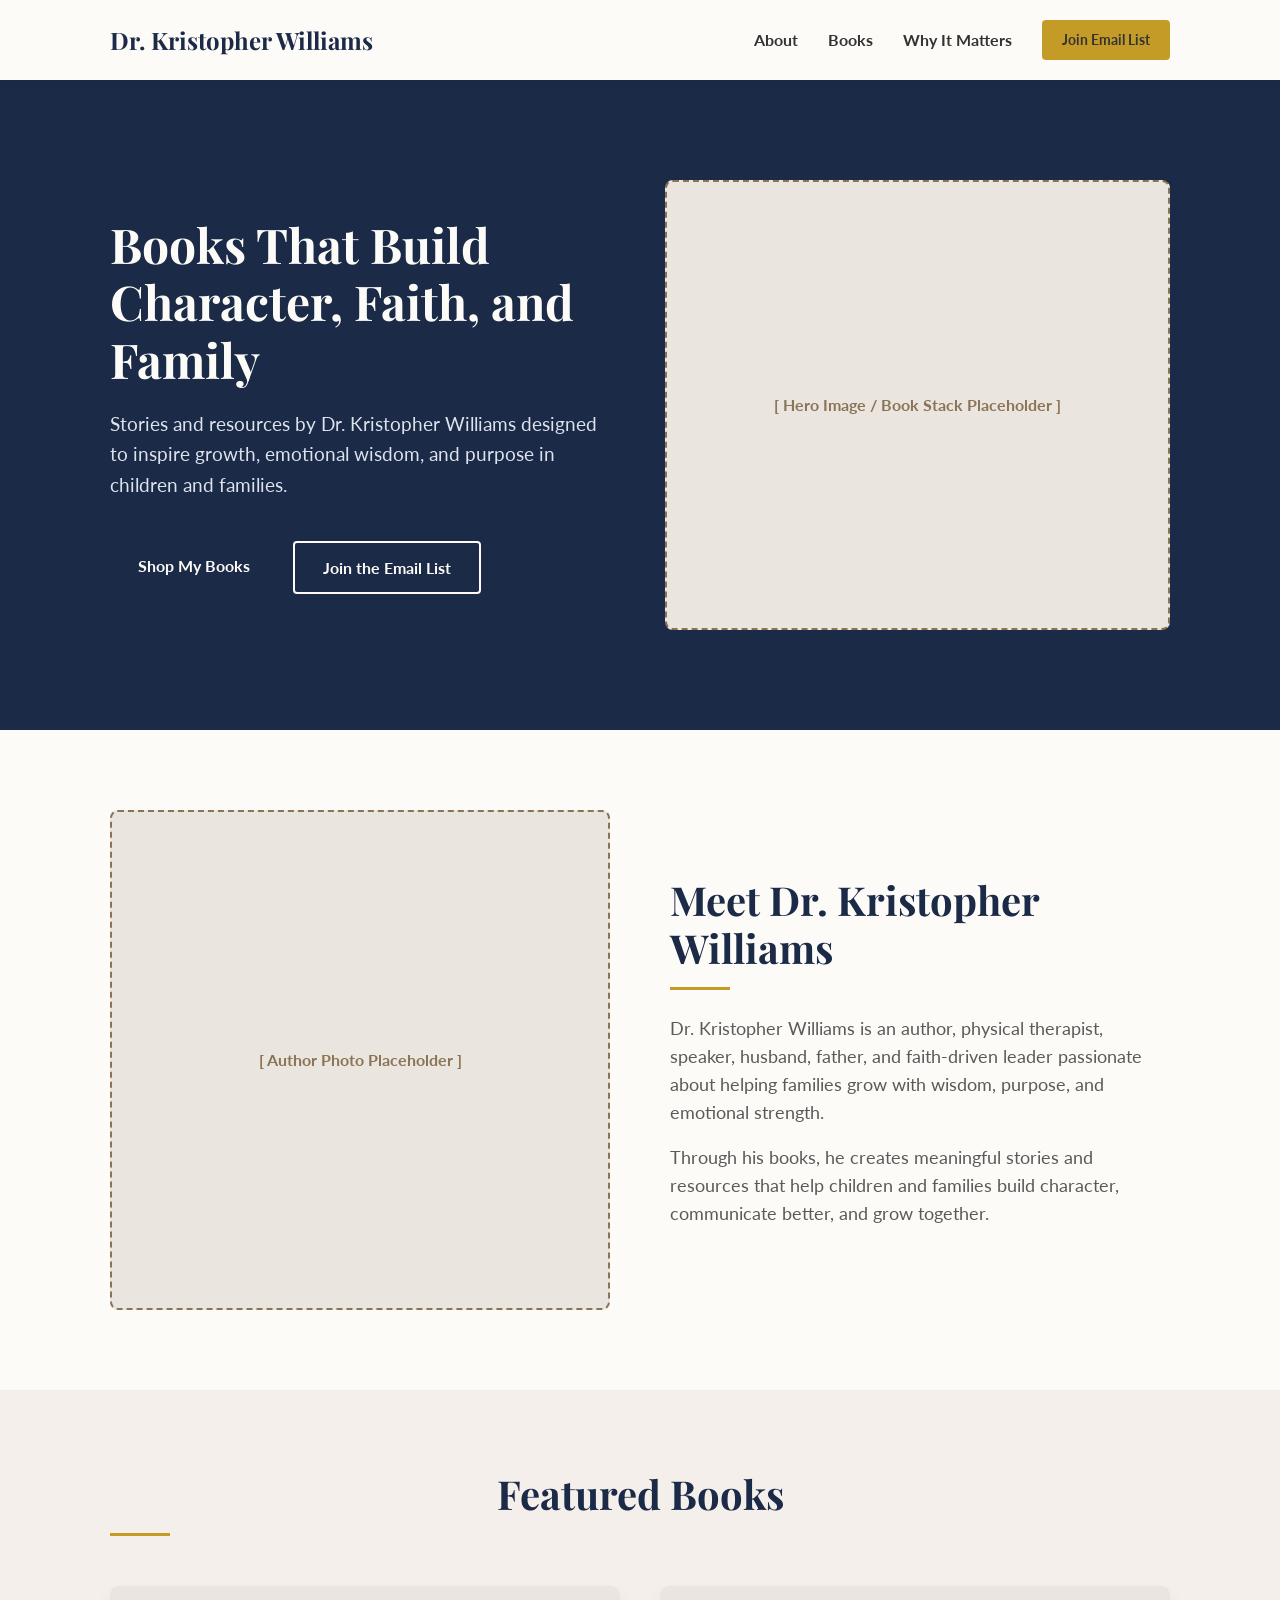
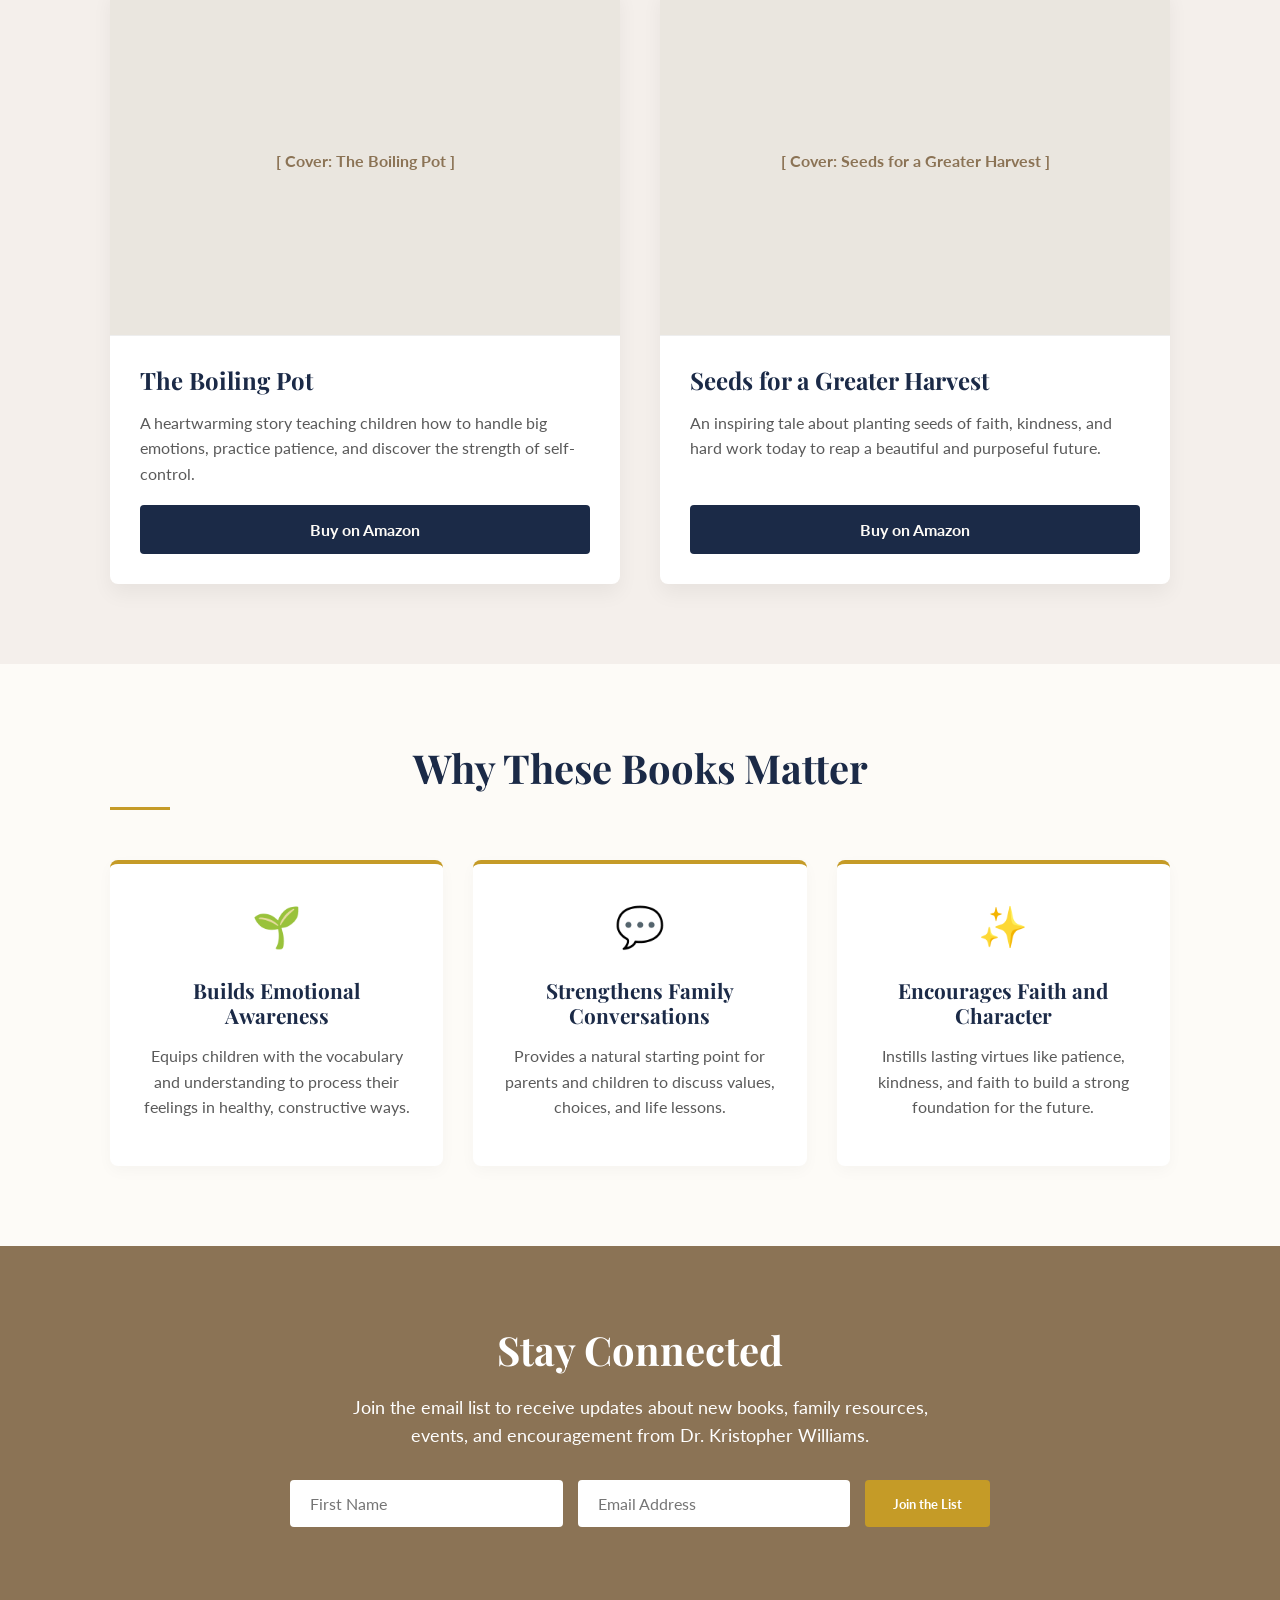
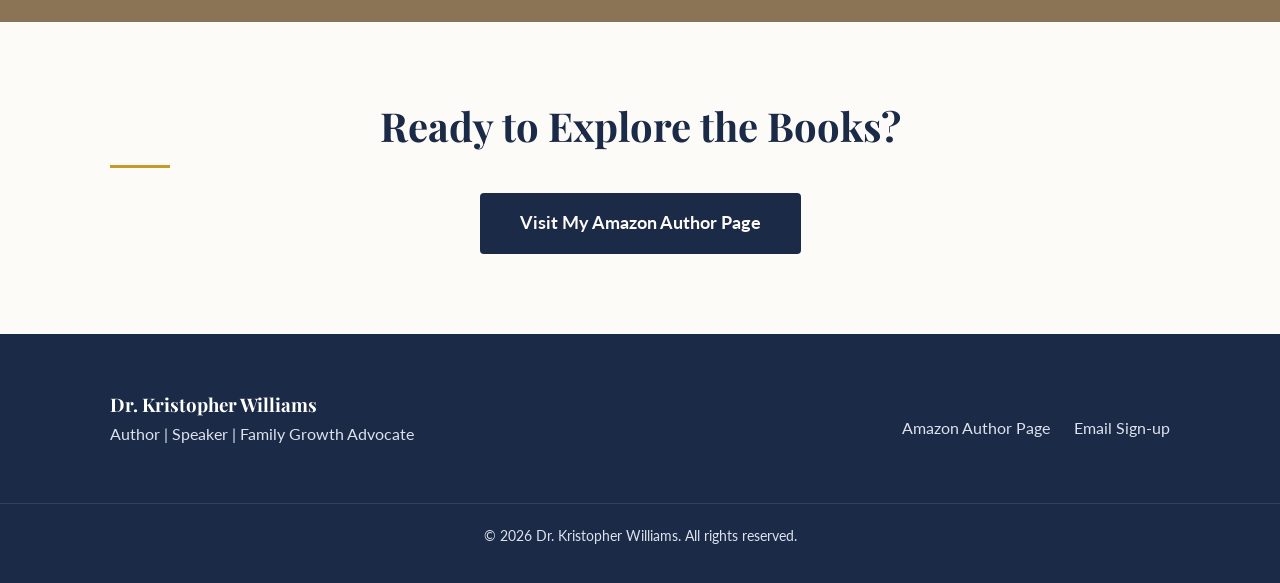
==== index.html @ 442997fc "Add files via upload" ====
<!DOCTYPE html>
<html lang="en">
<head>
    <meta charset="UTF-8">
    <meta name="viewport" content="width=device-width, initial-scale=1.0">
    <title>Dr. Kristopher Williams | Books That Build Character, Faith, and Family</title>
    
    <link rel="preconnect" href="https://fonts.googleapis.com">
    <link rel="preconnect" href="https://fonts.gstatic.com" crossorigin>
    <link href="https://fonts.googleapis.com/css2?family=Lato:wght@400;700&family=Playfair+Display:wght@500;700&display=swap" rel="stylesheet">
    
    <link rel="stylesheet" href="styles.css">
</head>
<body>

    <header class="header">
        <div class="container nav-container">
            <div class="logo">Dr. Kristopher Williams</div>
            <nav class="nav-links">
                <a href="#about">About</a>
                <a href="#books">Books</a>
                <a href="#why-it-matters">Why It Matters</a>
                <a href="#contact" class="btn btn-secondary btn-small">Join Email List</a>
            </nav>
            <button class="mobile-menu-btn" aria-label="Toggle Menu">☰</button>
        </div>
    </header>

    <section class="hero" id="home">
        <div class="container hero-container">
            <div class="hero-content">
                <h1>Books That Build Character, Faith, and Family</h1>
                <p>Stories and resources by Dr. Kristopher Williams designed to inspire growth, emotional wisdom, and purpose in children and families.</p>
                <div class="hero-buttons">
                    <a href="https://www.amazon.com/stores/Dr.-Kristopher-Williams/author/B0D34QC8F3?ref=sr_ntt_srch_lnk_1&qid=1781664059&sr=8-1&shoppingPortalEnabled=true" target="_blank" rel="noopener noreferrer" class="btn btn-primary">Shop My Books</a>
                    <a href="#contact" class="btn btn-outline">Join the Email List</a>
                </div>
            </div>
            <div class="hero-image placeholder-box">
                <span>[ Hero Image / Book Stack Placeholder ]</span>
            </div>
        </div>
    </section>

    <section class="about section-padding" id="about">
        <div class="container about-container">
            <div class="about-image placeholder-box">
                <span>[ Author Photo Placeholder ]</span>
            </div>
            <div class="about-content">
                <h2>Meet Dr. Kristopher Williams</h2>
                <div class="divider"></div>
                <p>Dr. Kristopher Williams is an author, physical therapist, speaker, husband, father, and faith-driven leader passionate about helping families grow with wisdom, purpose, and emotional strength.</p>
                <p>Through his books, he creates meaningful stories and resources that help children and families build character, communicate better, and grow together.</p>
            </div>
        </div>
    </section>

    <section class="books section-padding" id="books">
        <div class="container">
            <div class="section-title text-center">
                <h2>Featured Books</h2>
                <div class="divider mx-auto"></div>
            </div>
            
            <div class="books-grid">
                <div class="book-card">
                    <div class="book-cover placeholder-box">
                        <span>[ Cover: The Boiling Pot ]</span>
                    </div>
                    <div class="book-info">
                        <h3>The Boiling Pot</h3>
                        <p>A heartwarming story teaching children how to handle big emotions, practice patience, and discover the strength of self-control.</p>
                        <a href="https://www.amazon.com/stores/Dr.-Kristopher-Williams/author/B0D34QC8F3?ref=sr_ntt_srch_lnk_1&qid=1781664059&sr=8-1&shoppingPortalEnabled=true" target="_blank" rel="noopener noreferrer" class="btn btn-primary btn-block">Buy on Amazon</a>
                    </div>
                </div>

                <div class="book-card">
                    <div class="book-cover placeholder-box">
                        <span>[ Cover: Seeds for a Greater Harvest ]</span>
                    </div>
                    <div class="book-info">
                        <h3>Seeds for a Greater Harvest</h3>
                        <p>An inspiring tale about planting seeds of faith, kindness, and hard work today to reap a beautiful and purposeful future.</p>
                        <a href="https://www.amazon.com/stores/Dr.-Kristopher-Williams/author/B0D34QC8F3?ref=sr_ntt_srch_lnk_1&qid=1781664059&sr=8-1&shoppingPortalEnabled=true" target="_blank" rel="noopener noreferrer" class="btn btn-primary btn-block">Buy on Amazon</a>
                    </div>
                </div>
            </div>
        </div>
    </section>

    <section class="features section-padding" id="why-it-matters">
        <div class="container">
            <div class="section-title text-center">
                <h2>Why These Books Matter</h2>
                <div class="divider mx-auto"></div>
            </div>
            
            <div class="features-grid">
                <div class="feature-block">
                    <div class="feature-icon">🌱</div>
                    <h3>Builds Emotional Awareness</h3>
                    <p>Equips children with the vocabulary and understanding to process their feelings in healthy, constructive ways.</p>
                </div>
                <div class="feature-block">
                    <div class="feature-icon">💬</div>
                    <h3>Strengthens Family Conversations</h3>
                    <p>Provides a natural starting point for parents and children to discuss values, choices, and life lessons.</p>
                </div>
                <div class="feature-block">
                    <div class="feature-icon">✨</div>
                    <h3>Encourages Faith and Character</h3>
                    <p>Instills lasting virtues like patience, kindness, and faith to build a strong foundation for the future.</p>
                </div>
            </div>
        </div>
    </section>

    <section class="newsletter section-padding" id="contact">
        <div class="container newsletter-container">
            <h2>Stay Connected</h2>
            <p>Join the email list to receive updates about new books, family resources, events, and encouragement from Dr. Kristopher Williams.</p>
            
            <form class="newsletter-form" id="subscribe-form">
                <input type="text" name="first_name" placeholder="First Name" required>
                <input type="email" name="email" placeholder="Email Address" required>
                <button type="submit" class="btn btn-secondary">Join the List</button>
            </form>
            <div id="form-message" class="form-message"></div>
        </div>
    </section>

    <section class="cta section-padding">
        <div class="container text-center">
            <h2>Ready to Explore the Books?</h2>
            <div class="divider mx-auto"></div>
            <a href="https://www.amazon.com/stores/Dr.-Kristopher-Williams/author/B0D34QC8F3?ref=sr_ntt_srch_lnk_1&qid=1781664059&sr=8-1&shoppingPortalEnabled=true" target="_blank" rel="noopener noreferrer" class="btn btn-primary btn-large">Visit My Amazon Author Page</a>
        </div>
    </section>

    <footer class="footer">
        <div class="container footer-container">
            <div class="footer-info">
                <h3>Dr. Kristopher Williams</h3>
                <p>Author | Speaker | Family Growth Advocate</p>
            </div>
            <div class="footer-links">
                <a href="https://www.amazon.com/stores/Dr.-Kristopher-Williams/author/B0D34QC8F3?ref=sr_ntt_srch_lnk_1&qid=1781664059&sr=8-1&shoppingPortalEnabled=true" target="_blank" rel="noopener noreferrer">Amazon Author Page</a>
                <a href="#contact">Email Sign-up</a>
            </div>
        </div>
        <div class="footer-bottom">
            <p>&copy; <span id="current-year"></span> Dr. Kristopher Williams. All rights reserved.</p>
        </div>
    </footer>

    <script src="script.js"></script>
</body>
</html>
---- styles.css ----
/* =========================================
   VARIABLES & BASE STYLES
   ========================================= */
   :root {
    /* Color Palette */
    --color-cream: #FDFBF7;
    --color-navy: #1B2A47;
    --color-navy-light: #2A3F66;
    --color-gold: #C59B27;
    --color-gold-hover: #A6811E;
    --color-brown-soft: #8B7355;
    --color-text-main: #333333;
    --color-text-muted: #5A5A5A;
    
    /* Typography */
    --font-heading: 'Playfair Display', serif;
    --font-body: 'Lato', sans-serif;
    
    /* Transitions */
    --transition: all 0.3s ease;
}

* {
    margin: 0;
    padding: 0;
    box-sizing: border-box;
}

html {
    scroll-behavior: smooth;
}

body {
    font-family: var(--font-body);
    color: var(--color-text-main);
    background-color: var(--color-cream);
    line-height: 1.6;
}

h1, h2, h3, h4 {
    font-family: var(--font-heading);
    color: var(--color-navy);
    font-weight: 700;
    line-height: 1.2;
}

p {
    margin-bottom: 1rem;
}

.container {
    max-width: 1100px;
    margin: 0 auto;
    padding: 0 20px;
}

.text-center { text-align: center; }
.mx-auto { margin-left: auto; margin-right: auto; }
.section-padding { padding: 80px 0; }

.divider {
    height: 3px;
    width: 60px;
    background-color: var(--color-gold);
    margin: 15px 0 25px 0;
}

/* =========================================
   BUTTONS
   ========================================= */
.btn {
    display: inline-block;
    padding: 12px 28px;
    font-family: var(--font-body);
    font-weight: 700;
    text-decoration: none;
    border-radius: 4px;
    transition: var(--transition);
    cursor: pointer;
    border: none;
    text-align: center;
}

.btn-primary {
    background-color: var(--color-navy);
    color: var(--color-cream);
}

.btn-primary:hover {
    background-color: var(--color-navy-light);
    transform: translateY(-2px);
    color: white;
}

.btn-secondary {
    background-color: var(--color-gold);
    color: white;
}

.btn-secondary:hover {
    background-color: var(--color-gold-hover);
    transform: translateY(-2px);
}

.btn-outline {
    background-color: transparent;
    color: var(--color-navy);
    border: 2px solid var(--color-navy);
}

.btn-outline:hover {
    background-color: var(--color-navy);
    color: var(--color-cream);
}

.btn-large {
    padding: 16px 40px;
    font-size: 1.1rem;
}

.btn-small {
    padding: 8px 20px;
    font-size: 0.9rem;
}

.btn-block {
    display: block;
    width: 100%;
}

/* =========================================
   PLACEHOLDERS
   ========================================= */
.placeholder-box {
    background-color: #EAE6DF;
    border: 2px dashed var(--color-brown-soft);
    display: flex;
    align-items: center;
    justify-content: center;
    color: var(--color-brown-soft);
    font-weight: bold;
    text-align: center;
    border-radius: 8px;
}

/* =========================================
   HEADER & NAV
   ========================================= */
.header {
    background-color: var(--color-cream);
    box-shadow: 0 2px 10px rgba(0,0,0,0.05);
    position: sticky;
    top: 0;
    z-index: 1000;
}

.nav-container {
    display: flex;
    justify-content: space-between;
    align-items: center;
    height: 80px;
}

.logo {
    font-family: var(--font-heading);
    font-size: 1.5rem;
    color: var(--color-navy);
    font-weight: 700;
}

.nav-links {
    display: flex;
    align-items: center;
    gap: 30px;
}

.nav-links a {
    text-decoration: none;
    color: var(--color-text-main);
    font-weight: 700;
    transition: var(--transition);
}

.nav-links a:hover {
    color: var(--color-gold);
}

.mobile-menu-btn {
    display: none;
    background: none;
    border: none;
    font-size: 1.8rem;
    color: var(--color-navy);
    cursor: pointer;
}

/* =========================================
   HERO SECTION
   ========================================= */
.hero {
    background-color: var(--color-navy);
    color: var(--color-cream);
    padding: 100px 0;
}

.hero h1 {
    color: var(--color-cream);
    font-size: 3rem;
    margin-bottom: 20px;
}

.hero p {
    font-size: 1.2rem;
    color: #DDE2EC;
    margin-bottom: 40px;
}

.hero-container {
    display: grid;
    grid-template-columns: 1fr 1fr;
    gap: 50px;
    align-items: center;
}

.hero-buttons {
    display: flex;
    gap: 15px;
}

.hero .btn-outline {
    color: var(--color-cream);
    border-color: var(--color-cream);
}

.hero .btn-outline:hover {
    background-color: var(--color-cream);
    color: var(--color-navy);
}

.hero-image {
    height: 450px;
    width: 100%;
}

/* =========================================
   ABOUT SECTION
   ========================================= */
.about-container {
    display: grid;
    grid-template-columns: 1fr 1fr;
    gap: 60px;
    align-items: center;
}

.about-image {
    height: 500px;
    width: 100%;
}

.about h2 {
    font-size: 2.5rem;
}

.about p {
    font-size: 1.1rem;
    color: var(--color-text-muted);
}

/* =========================================
   BOOKS SECTION
   ========================================= */
.books {
    background-color: #F4EFEB;
}

.books h2 {
    font-size: 2.5rem;
}

.books-grid {
    display: grid;
    grid-template-columns: repeat(auto-fit, minmax(300px, 1fr));
    gap: 40px;
    margin-top: 50px;
}

.book-card {
    background-color: white;
    border-radius: 8px;
    overflow: hidden;
    box-shadow: 0 10px 20px rgba(0,0,0,0.05);
    transition: var(--transition);
}

.book-card:hover {
    transform: translateY(-10px);
    box-shadow: 0 15px 30px rgba(0,0,0,0.1);
}

.book-cover {
    height: 350px;
    border: none;
    border-radius: 0;
    border-bottom: 1px solid #EEE;
}

.book-info {
    padding: 30px;
}

.book-info h3 {
    font-size: 1.5rem;
    margin-bottom: 15px;
}

.book-info p {
    color: var(--color-text-muted);
    margin-bottom: 25px;
    height: 70px;
}

/* =========================================
   FEATURES SECTION
   ========================================= */
.features h2 {
    font-size: 2.5rem;
}

.features-grid {
    display: grid;
    grid-template-columns: repeat(auto-fit, minmax(280px, 1fr));
    gap: 30px;
    margin-top: 50px;
}

.feature-block {
    text-align: center;
    padding: 30px;
    background: white;
    border-radius: 8px;
    box-shadow: 0 5px 15px rgba(0,0,0,0.03);
    border-top: 4px solid var(--color-gold);
}

.feature-icon {
    font-size: 2.5rem;
    margin-bottom: 20px;
}

.feature-block h3 {
    margin-bottom: 15px;
    font-size: 1.3rem;
}

.feature-block p {
    color: var(--color-text-muted);
}

/* =========================================
   NEWSLETTER SECTION
   ========================================= */
.newsletter {
    background-color: var(--color-brown-soft);
    color: white;
    text-align: center;
}

.newsletter h2 {
    color: white;
    font-size: 2.5rem;
    margin-bottom: 20px;
}

.newsletter p {
    max-width: 600px;
    margin: 0 auto 30px auto;
    font-size: 1.1rem;
}

.newsletter-form {
    display: flex;
    justify-content: center;
    gap: 15px;
    max-width: 700px;
    margin: 0 auto;
}

.newsletter-form input {
    padding: 14px 20px;
    border: none;
    border-radius: 4px;
    font-family: var(--font-body);
    font-size: 1rem;
    flex: 1;
}

.newsletter-form input:focus {
    outline: 2px solid var(--color-gold);
}

.form-message {
    margin-top: 15px;
    font-weight: bold;
}

/* =========================================
   CTA SECTION
   ========================================= */
.cta h2 {
    font-size: 2.5rem;
}

/* =========================================
   FOOTER
   ========================================= */
.footer {
    background-color: var(--color-navy);
    color: #DDE2EC;
    padding: 60px 0 20px 0;
}

.footer-container {
    display: flex;
    justify-content: space-between;
    align-items: center;
    margin-bottom: 40px;
    flex-wrap: wrap;
    gap: 30px;
}

.footer-info h3 {
    color: white;
    margin-bottom: 5px;
}

.footer-links a {
    color: #DDE2EC;
    text-decoration: none;
    margin-left: 20px;
    transition: var(--transition);
}

.footer-links a:hover {
    color: var(--color-gold);
}

.footer-bottom {
    text-align: center;
    border-top: 1px solid rgba(255,255,255,0.1);
    padding-top: 20px;
    font-size: 0.9rem;
}

/* =========================================
   RESPONSIVE DESIGN (MOBILE/TABLET)
   ========================================= */
@media (max-width: 900px) {
    .hero-container, .about-container {
        grid-template-columns: 1fr;
        text-align: center;
    }
    
    .hero h1 { font-size: 2.5rem; }
    
    .hero-buttons {
        justify-content: center;
    }
    
    .divider.mx-auto { margin: 15px auto 25px auto; }
    .about .divider { margin: 15px auto 25px auto; } /* Center divider on mobile */

    .newsletter-form {
        flex-direction: column;
    }
}

@media (max-width: 768px) {
    .nav-links {
        display: none;
        position: absolute;
        top: 80px;
        left: 0;
        width: 100%;
        background-color: var(--color-cream);
        flex-direction: column;
        padding: 20px 0;
        box-shadow: 0 5px 10px rgba(0,0,0,0.1);
    }

    .nav-links.active {
        display: flex;
    }

    .mobile-menu-btn {
        display: block;
    }

    .footer-container {
        flex-direction: column;
        text-align: center;
    }

    .footer-links a {
        margin: 0 10px;
        display: inline-block;
        margin-top: 10px;
    }
}
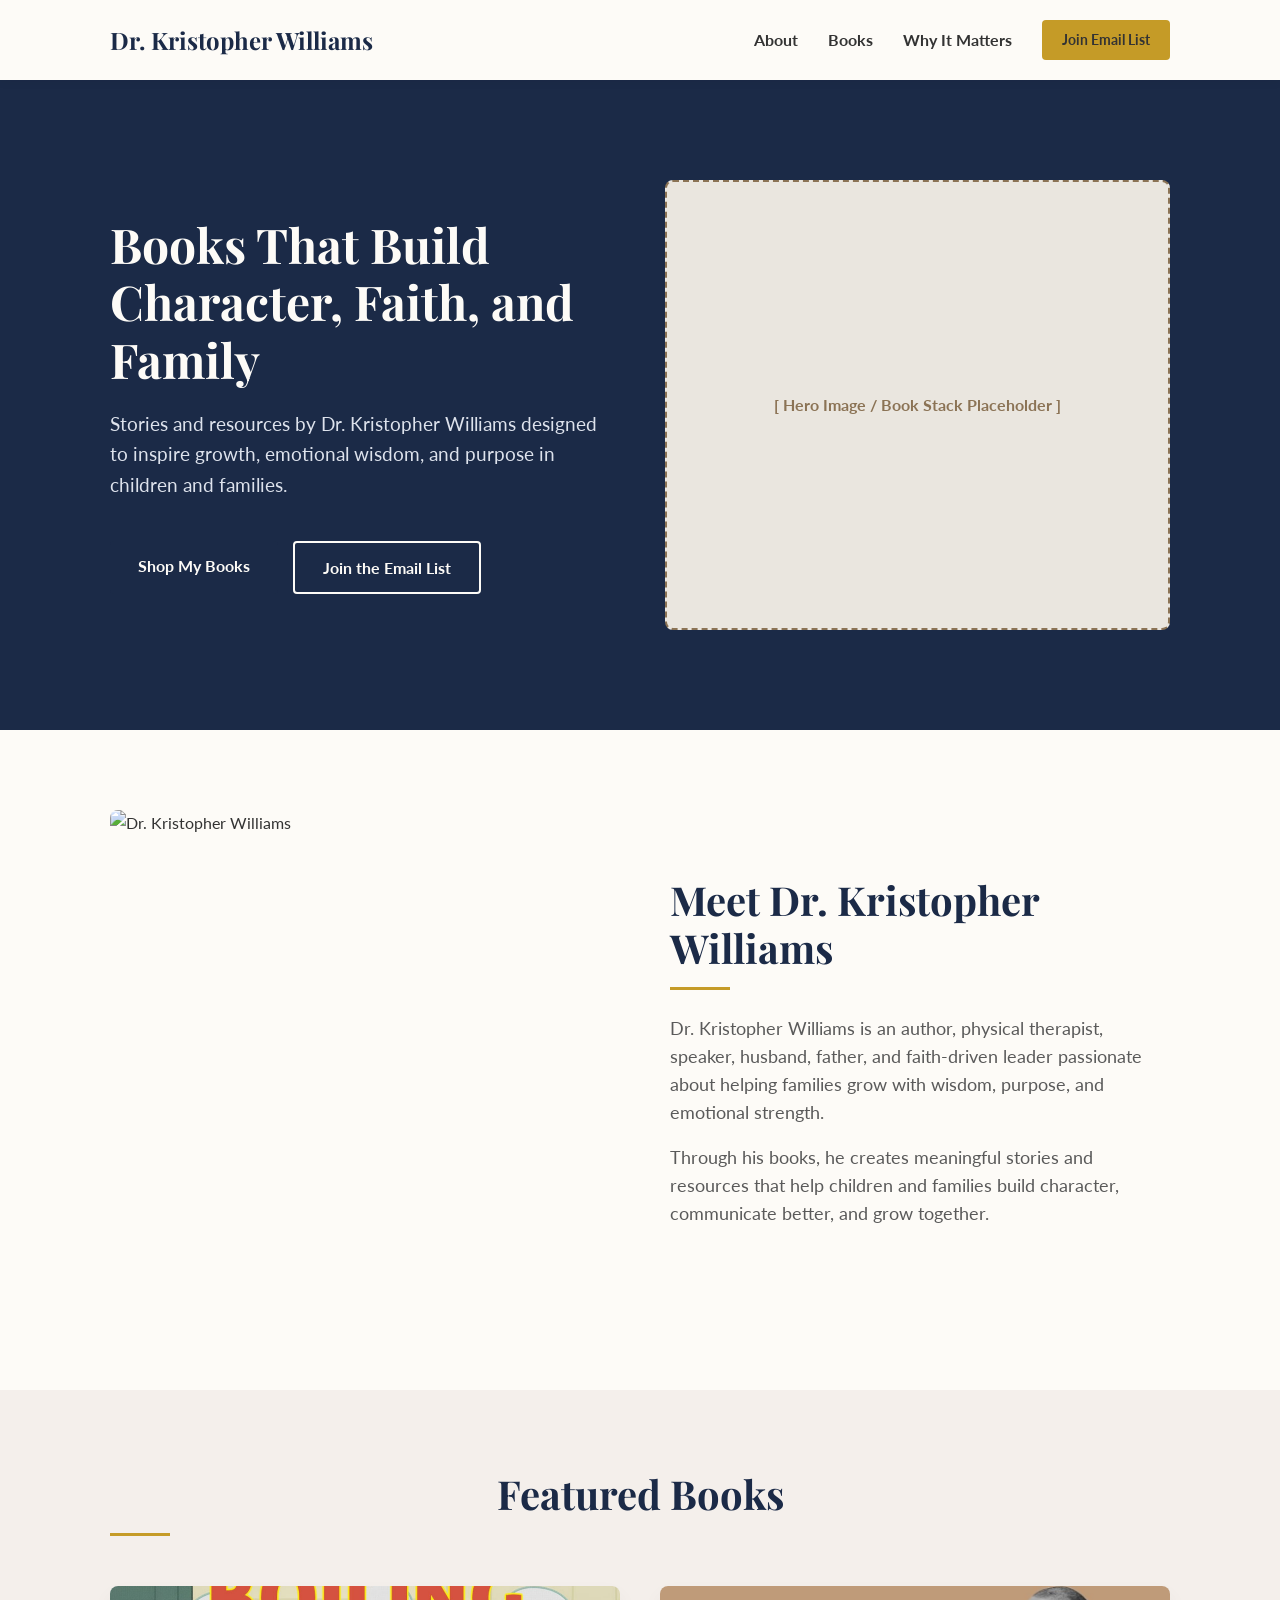
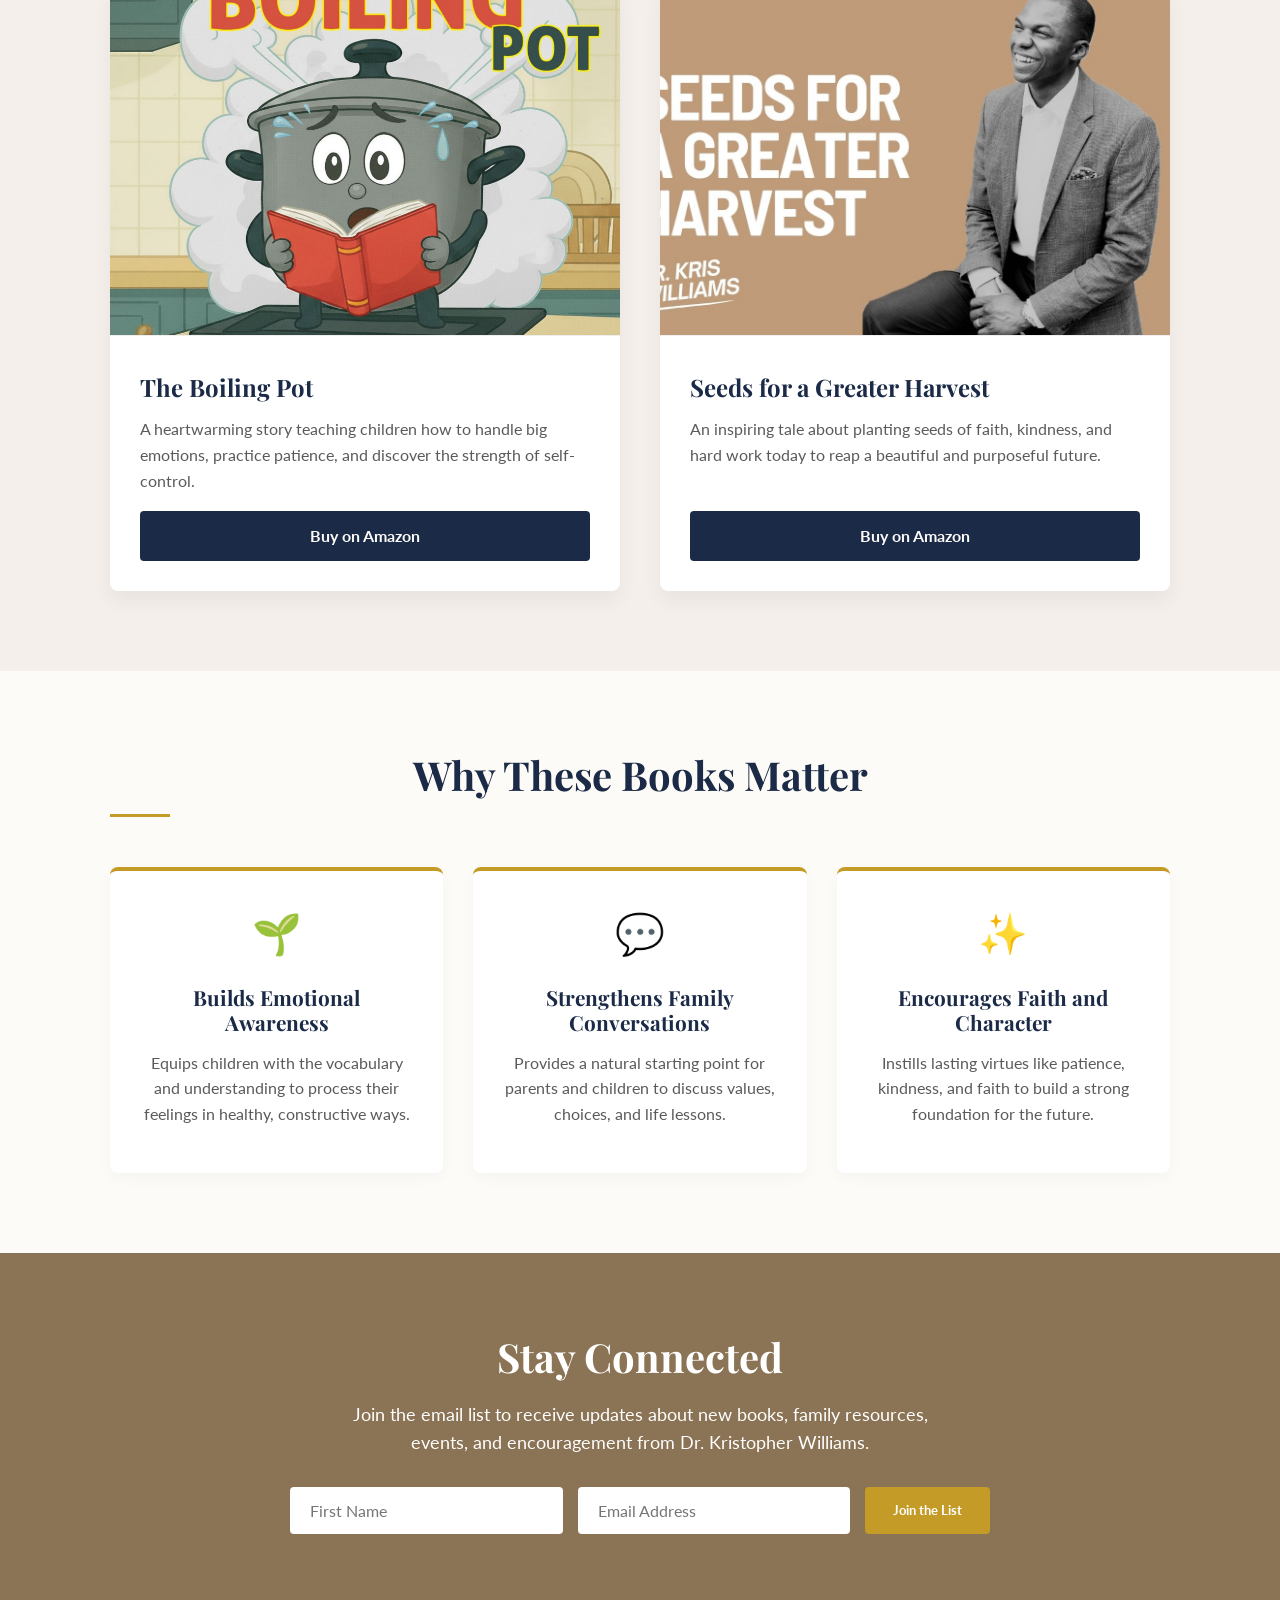
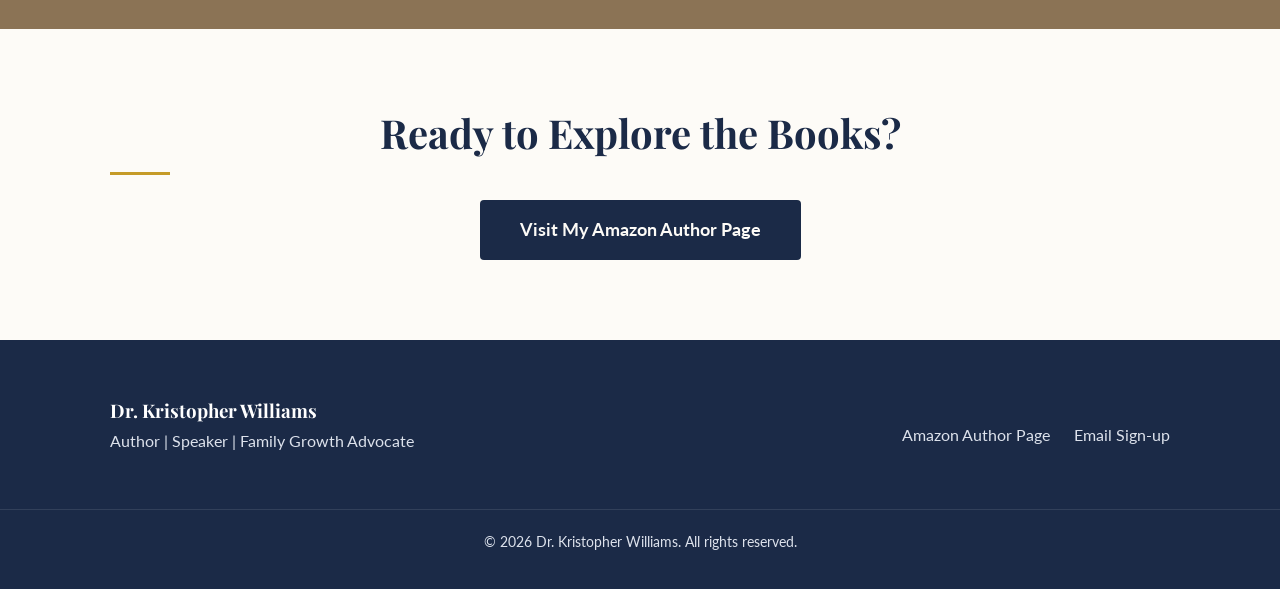
==== commit b1bb2247: "Update index.html added photos of author and two books" ====
--- a/index.html
+++ b/index.html
@@ -44,9 +44,7 @@
 
     <section class="about section-padding" id="about">
         <div class="container about-container">
-            <div class="about-image placeholder-box">
-                <span>[ Author Photo Placeholder ]</span>
-            </div>
+            <img src="author.jpg" alt="Dr. Kristopher Williams" class="about-image" style="object-fit: cover; border-radius: 8px;">
             <div class="about-content">
                 <h2>Meet Dr. Kristopher Williams</h2>
                 <div class="divider"></div>
@@ -65,9 +63,7 @@
             
             <div class="books-grid">
                 <div class="book-card">
-                    <div class="book-cover placeholder-box">
-                        <span>[ Cover: The Boiling Pot ]</span>
-                    </div>
+                    <img src="boiling-pot.jpg" alt="The Boiling Pot Book Cover" class="book-cover" style="object-fit: cover; width: 100%;">
                     <div class="book-info">
                         <h3>The Boiling Pot</h3>
                         <p>A heartwarming story teaching children how to handle big emotions, practice patience, and discover the strength of self-control.</p>
@@ -76,9 +72,7 @@
                 </div>
 
                 <div class="book-card">
-                    <div class="book-cover placeholder-box">
-                        <span>[ Cover: Seeds for a Greater Harvest ]</span>
-                    </div>
+                  <img src="seeds.jpg" alt="Seeds for a Greater Harvest Book Cover" class="book-cover" style="object-fit: cover; width: 100%;">
                     <div class="book-info">
                         <h3>Seeds for a Greater Harvest</h3>
                         <p>An inspiring tale about planting seeds of faith, kindness, and hard work today to reap a beautiful and purposeful future.</p>
@@ -156,4 +150,4 @@
 
     <script src="script.js"></script>
 </body>
-</html>+</html>
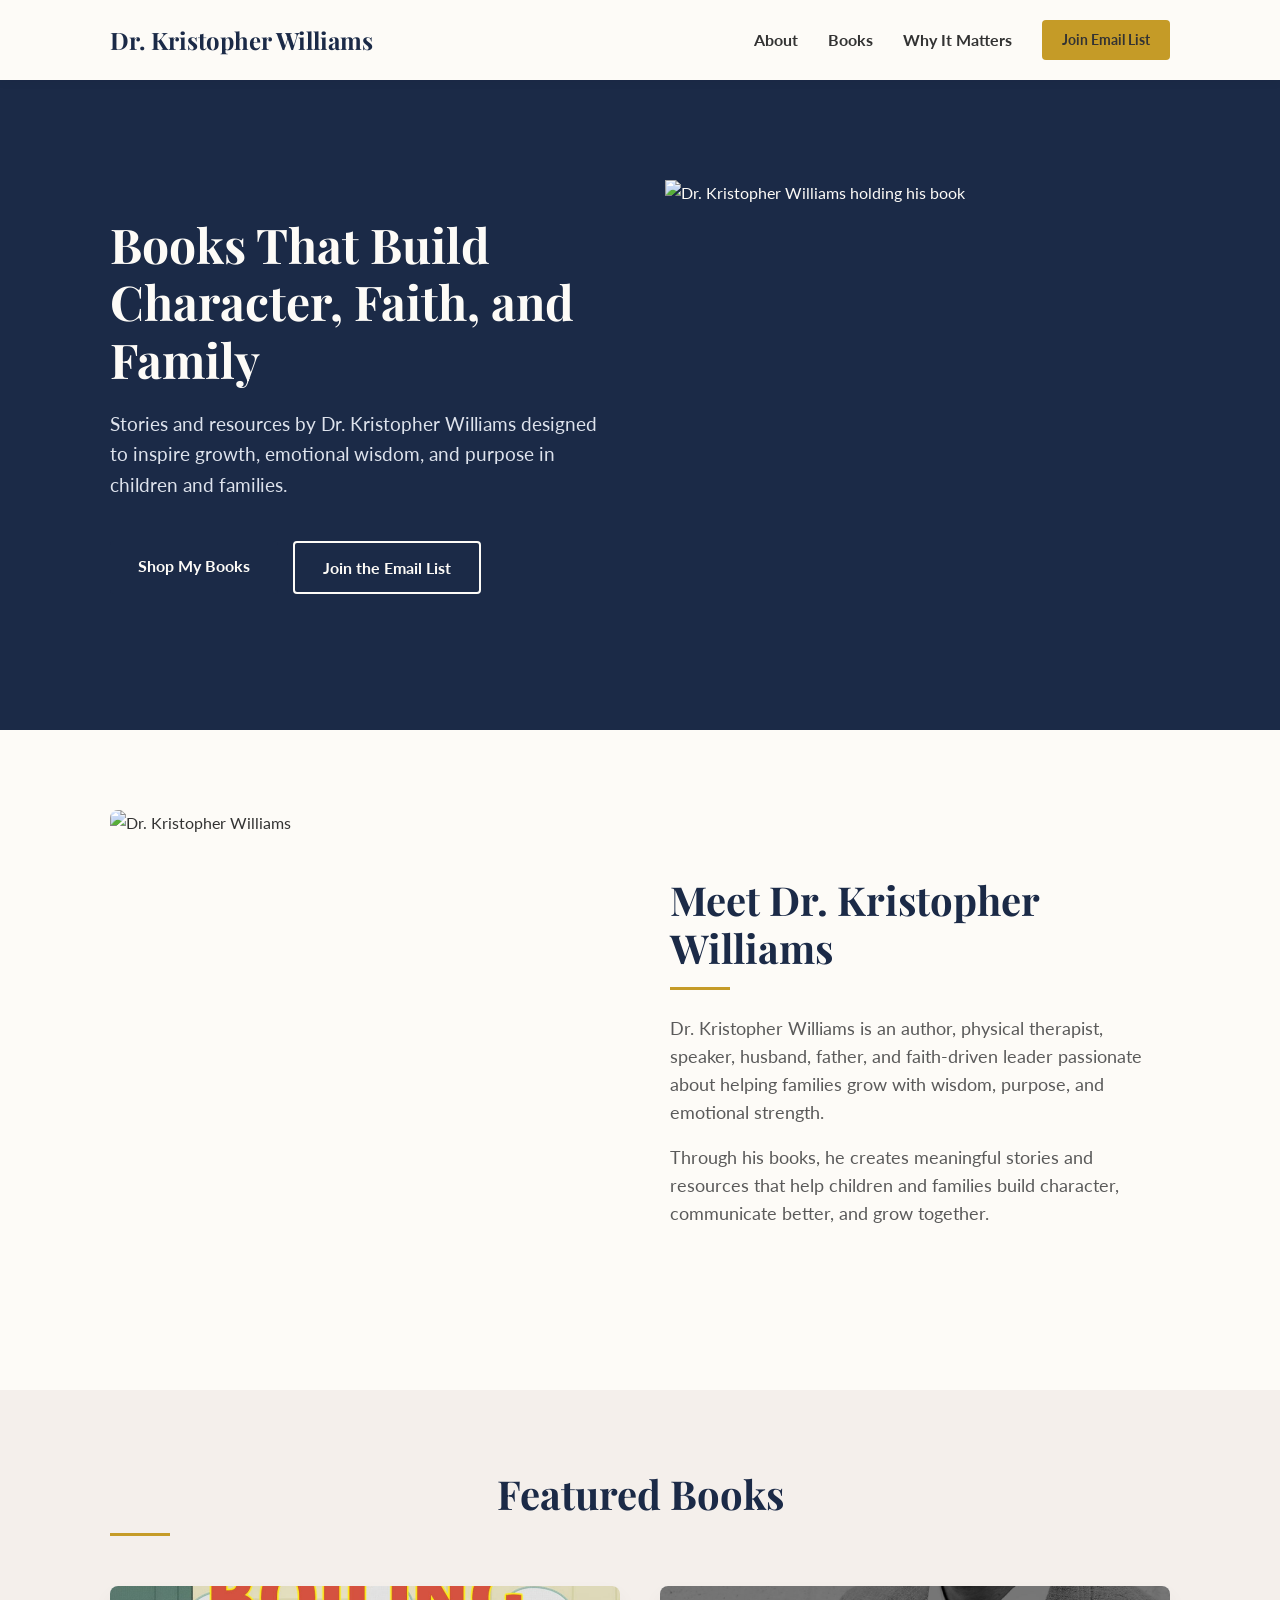
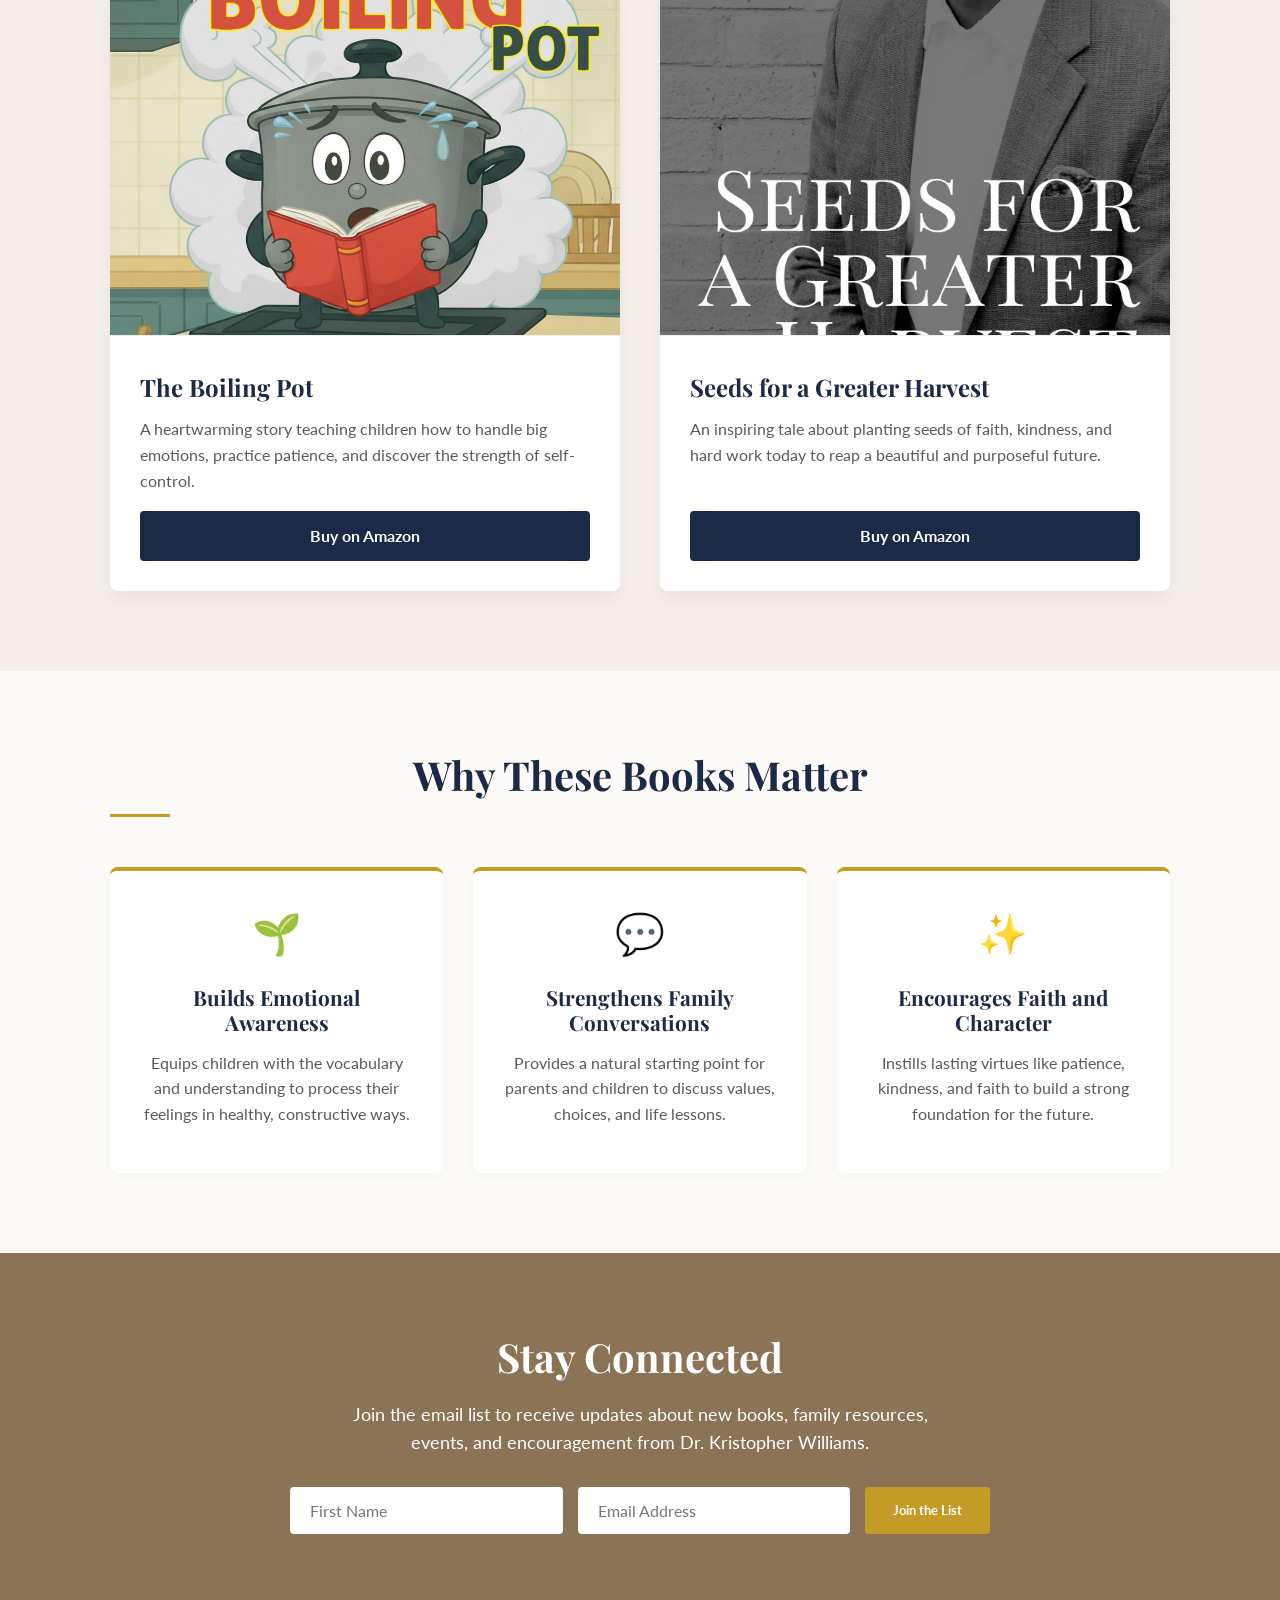
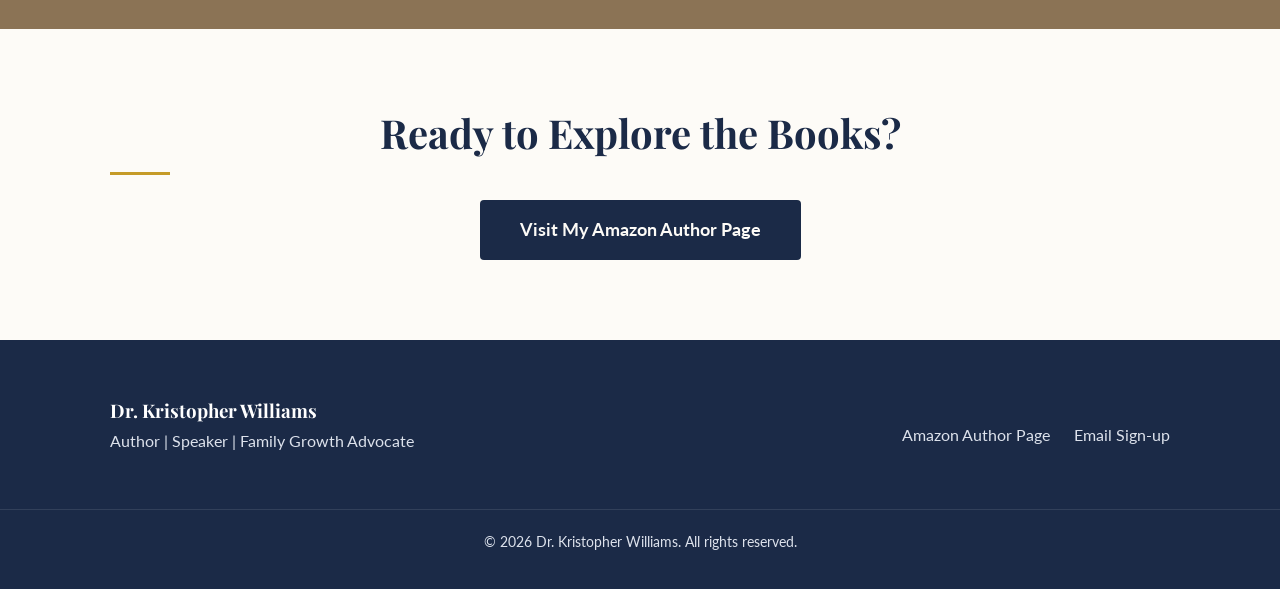
==== commit 533c16a4: "Update index.html update hero placeholder image" ====
--- a/index.html
+++ b/index.html
@@ -36,9 +36,9 @@
                     <a href="#contact" class="btn btn-outline">Join the Email List</a>
                 </div>
             </div>
-            <div class="hero-image placeholder-box">
-                <span>[ Hero Image / Book Stack Placeholder ]</span>
-            </div>
+            <div class="hero-image">
+  <img src="images/hero-author.jpg" alt="Dr. Kristopher Williams holding his book">
+</div>
         </div>
     </section>
 
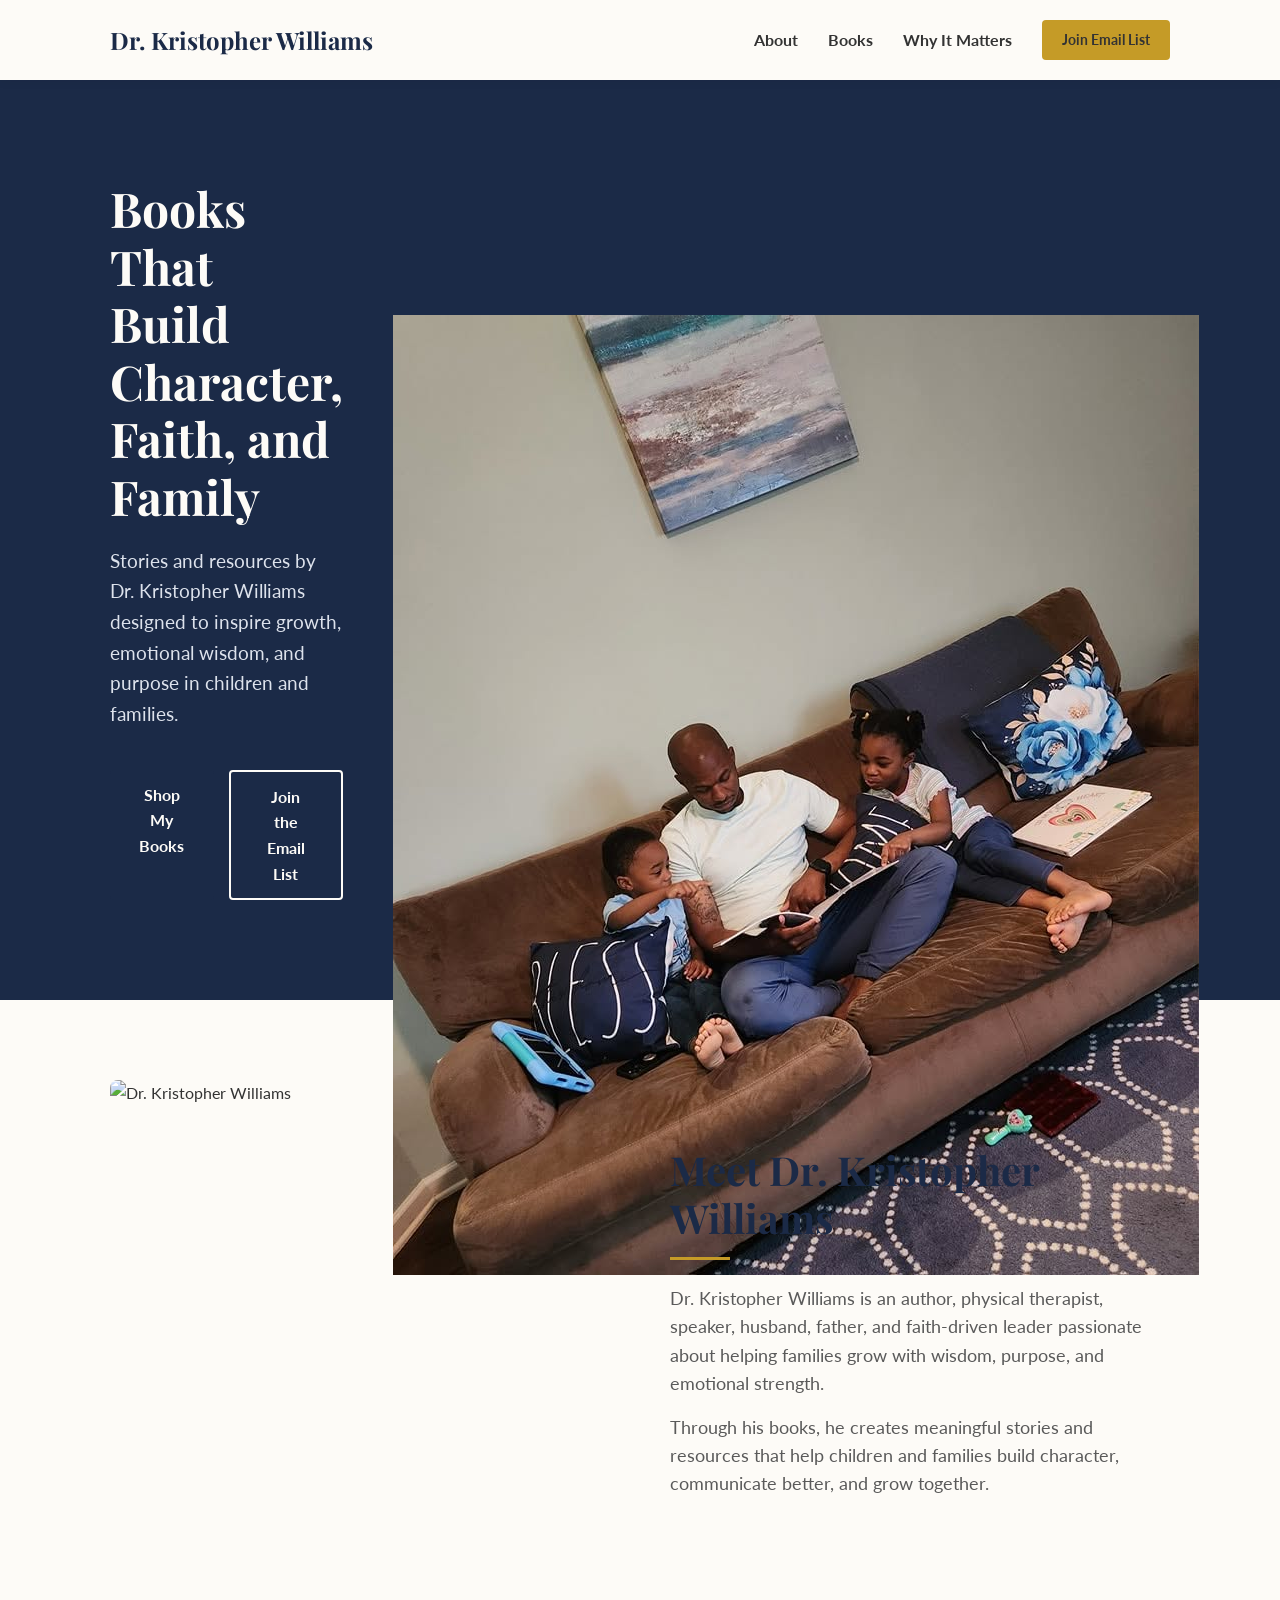
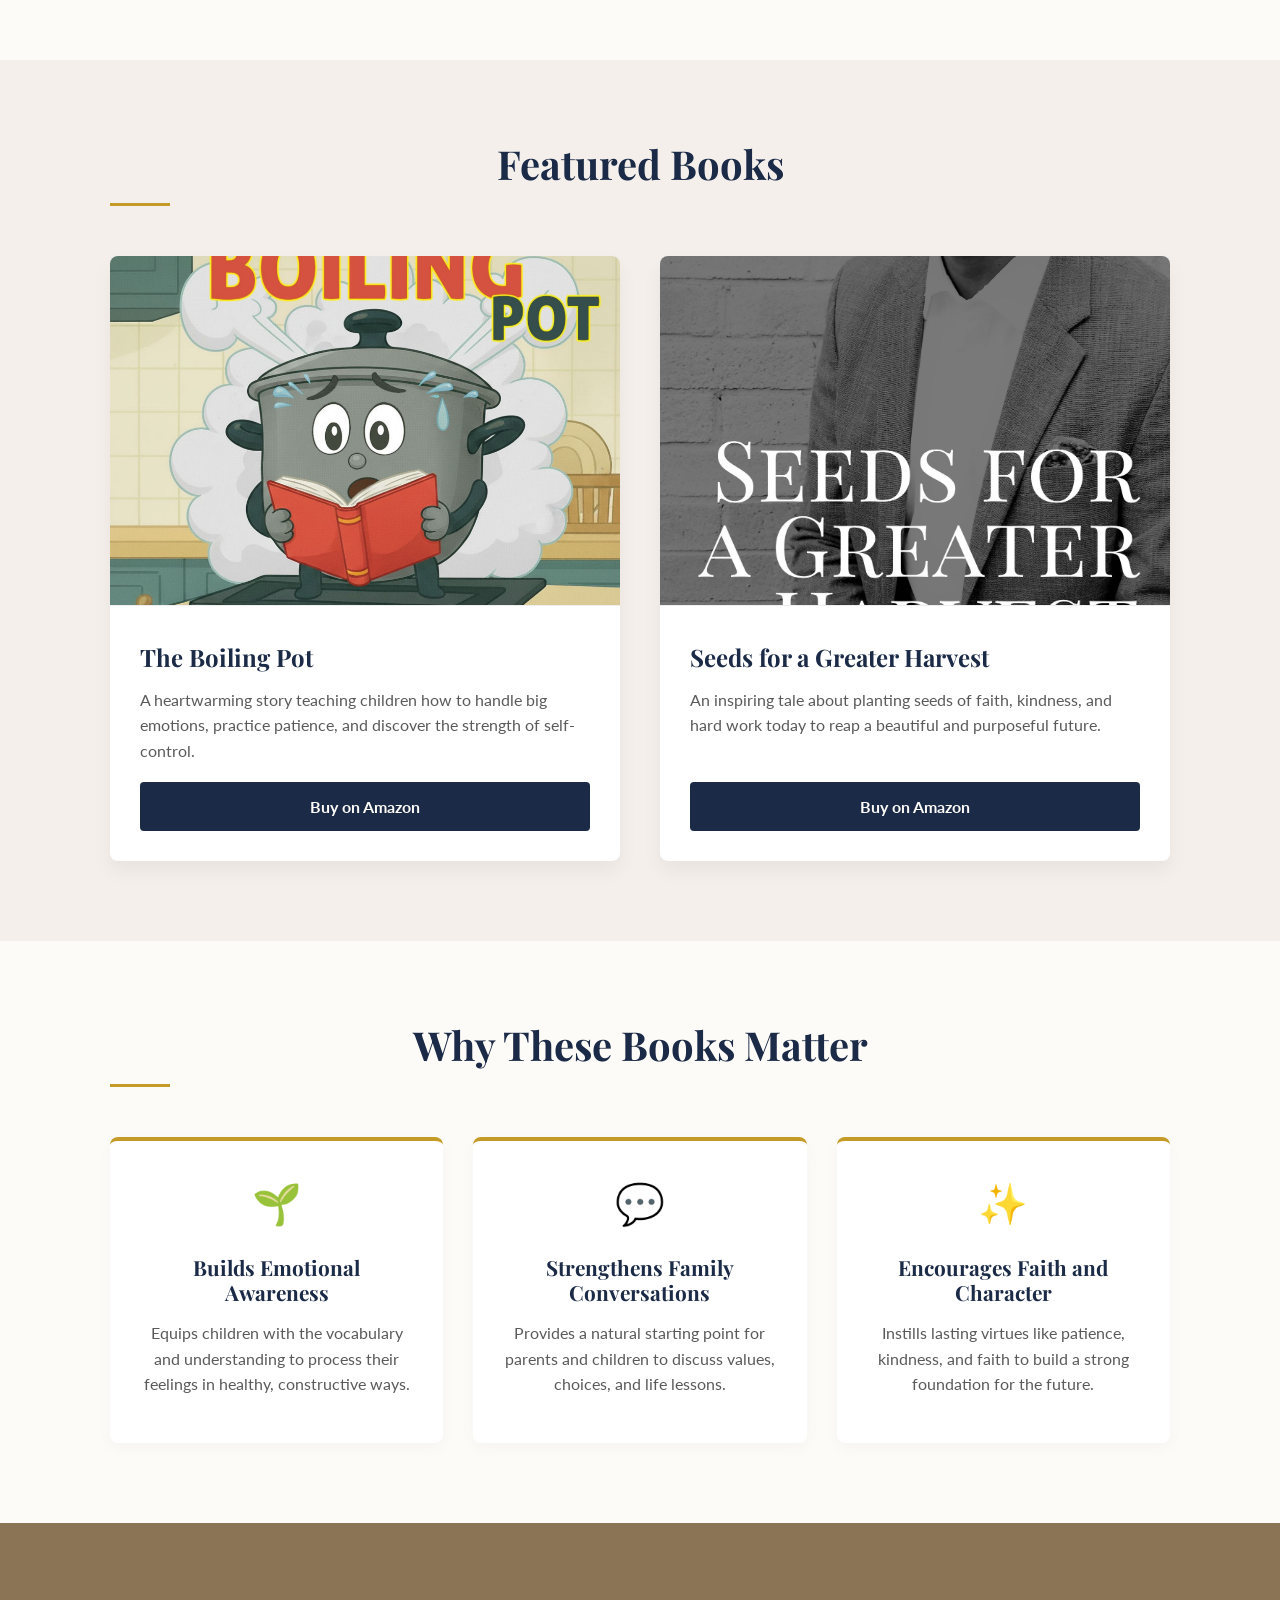
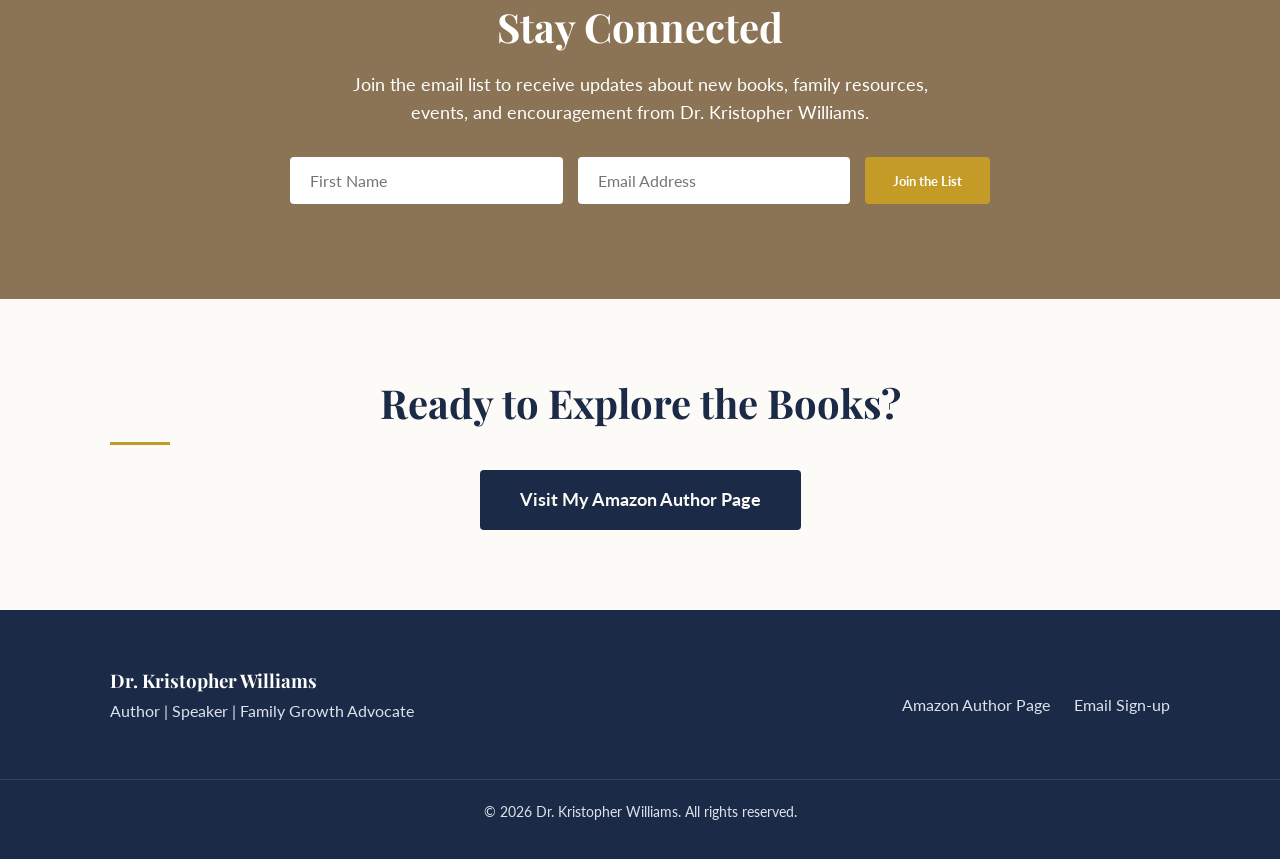
==== commit 038410c2: "Update index.html" ====
--- a/index.html
+++ b/index.html
@@ -36,8 +36,8 @@
                     <a href="#contact" class="btn btn-outline">Join the Email List</a>
                 </div>
             </div>
-            <div class="hero-image">
-  <img src="images/hero-author.jpg" alt="Dr. Kristopher Williams holding his book">
+ <div class="hero-image">
+  <img src="hero-author.jpg" alt="Dr. Kristopher Williams holding his book">
 </div>
         </div>
     </section>
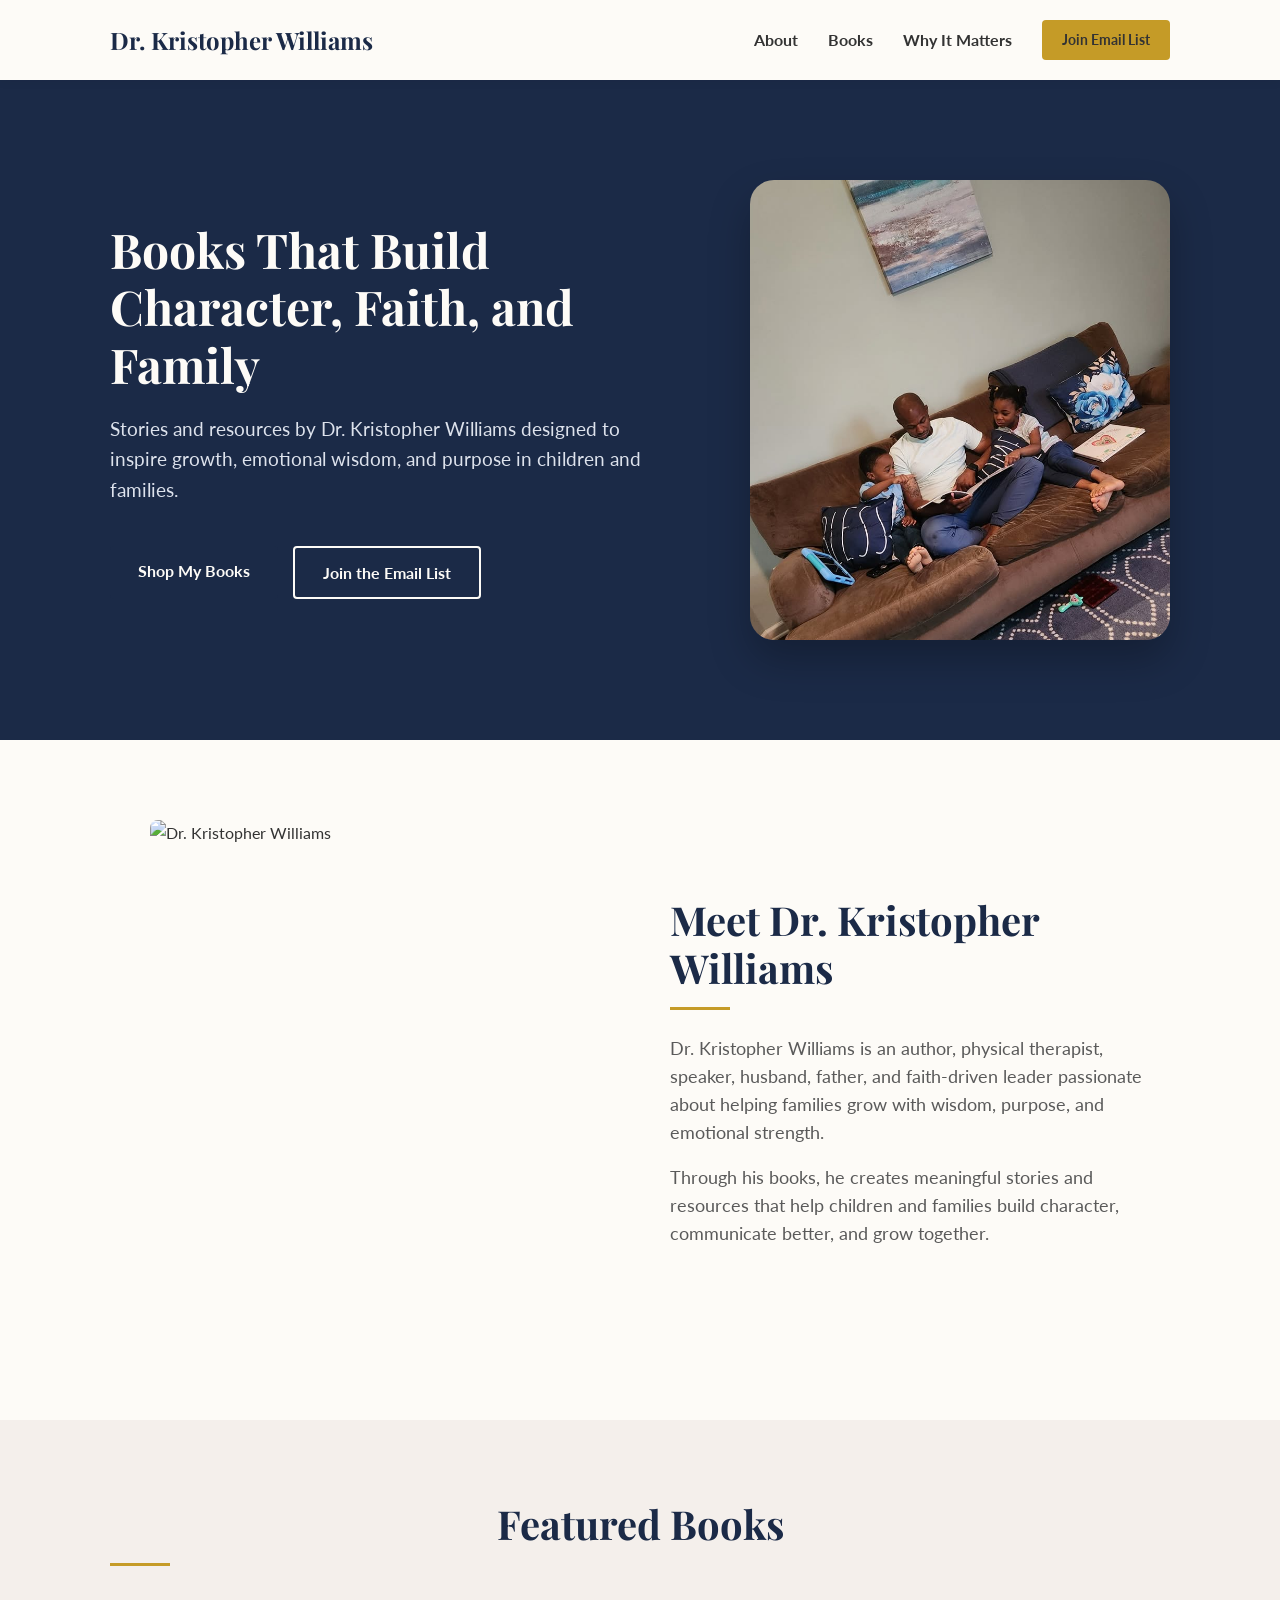
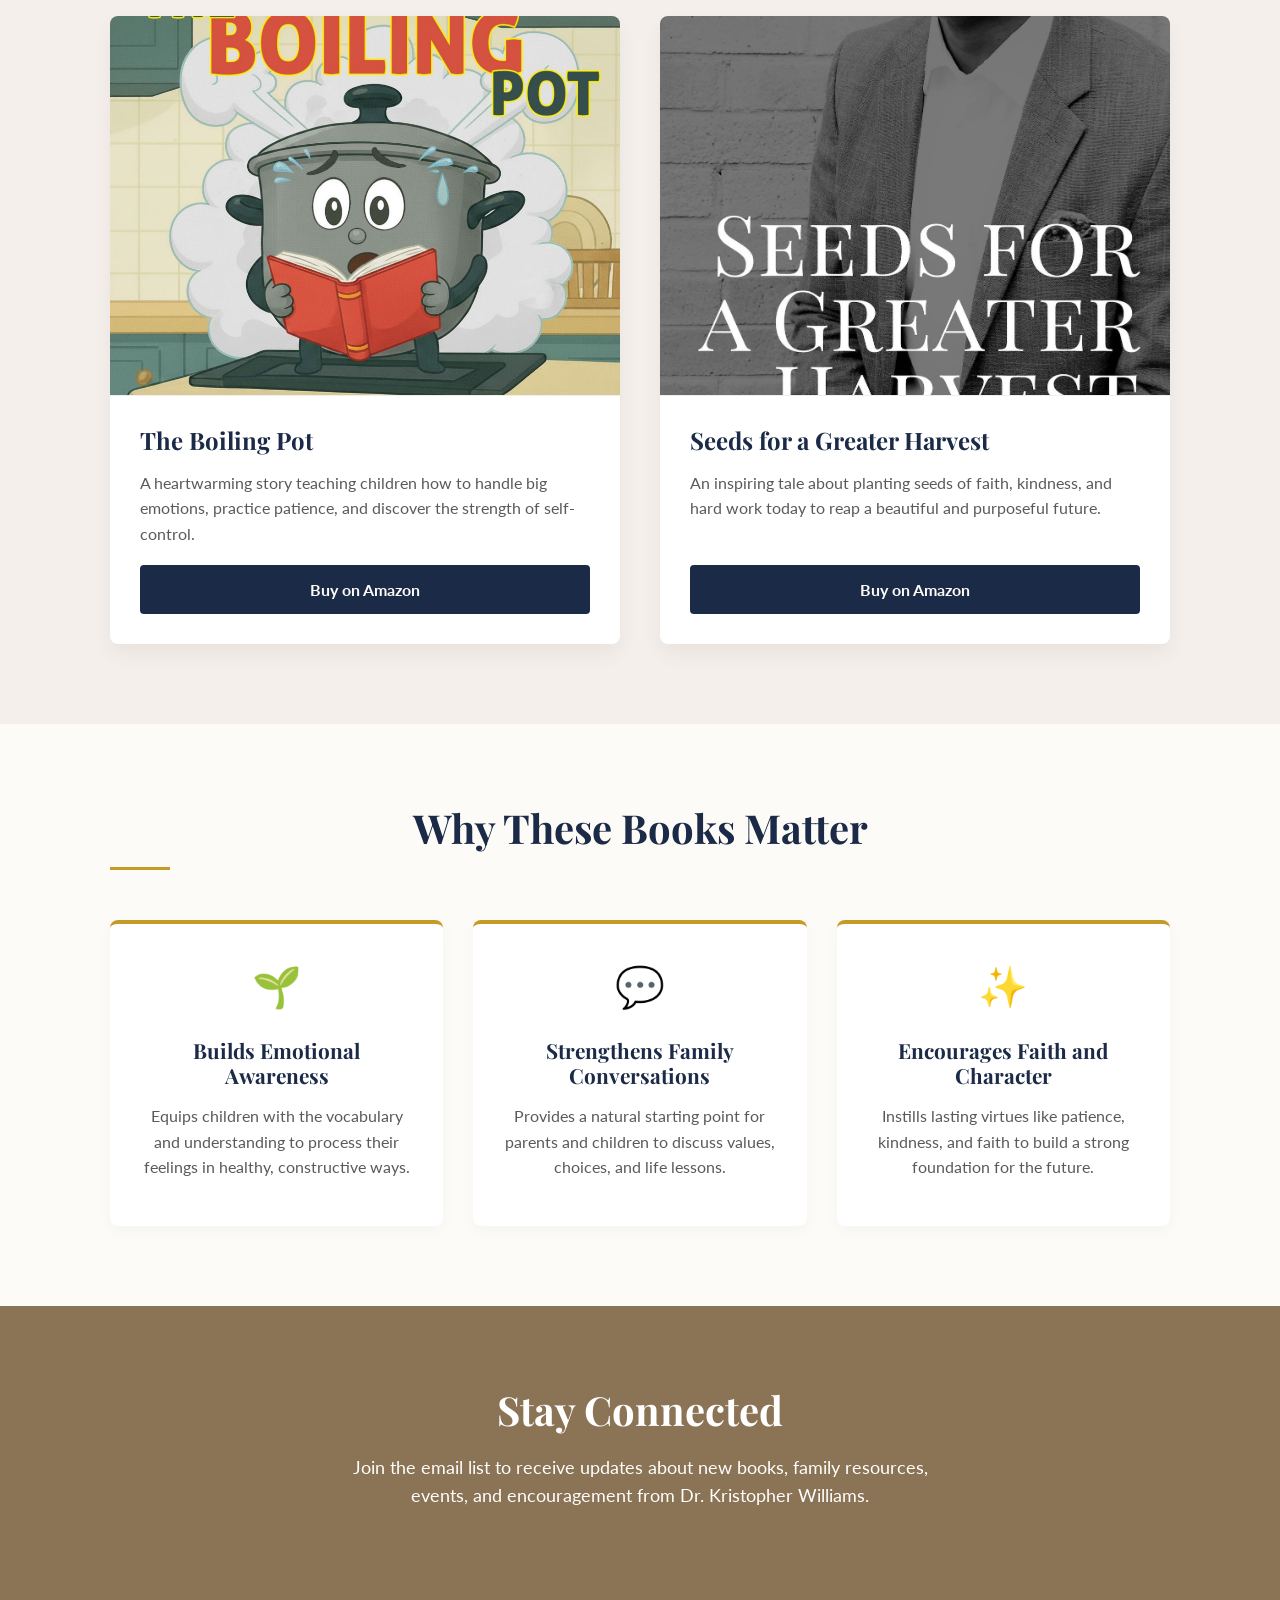
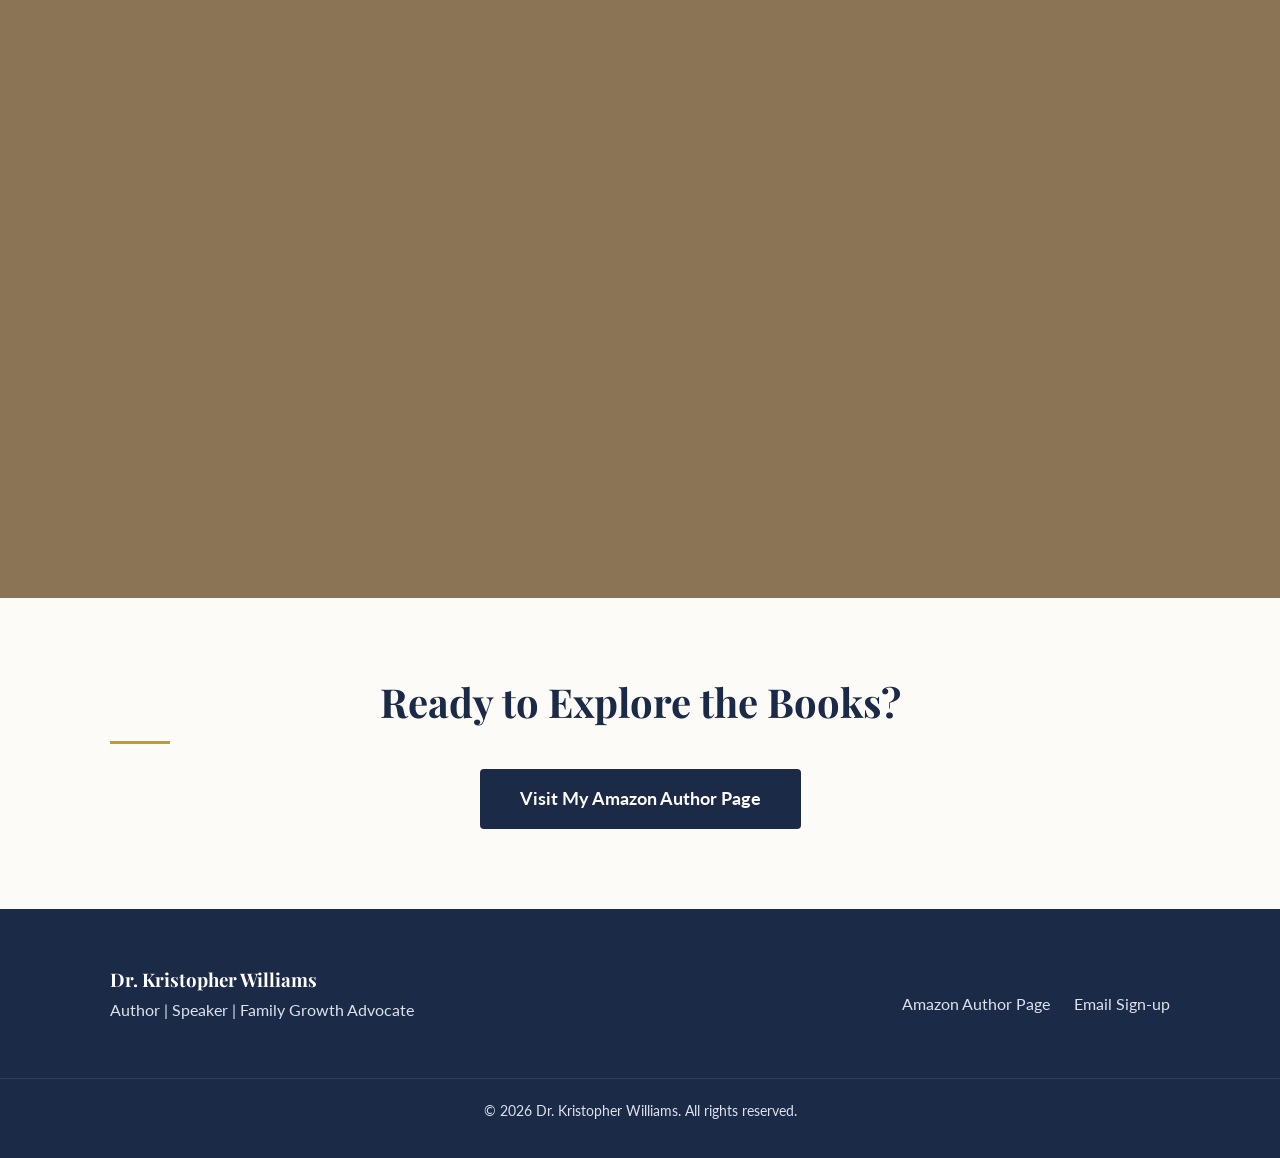
==== commit c8e8f257: "Update index.html" ====
--- a/index.html
+++ b/index.html
@@ -115,11 +115,17 @@
             <h2>Stay Connected</h2>
             <p>Join the email list to receive updates about new books, family resources, events, and encouragement from Dr. Kristopher Williams.</p>
             
-            <form class="newsletter-form" id="subscribe-form">
-                <input type="text" name="first_name" placeholder="First Name" required>
-                <input type="email" name="email" placeholder="Email Address" required>
-                <button type="submit" class="btn btn-secondary">Join the List</button>
-            </form>
+            <div class="google-form-wrapper">
+  <iframe 
+    src="https://docs.google.com/forms/d/e/1FAIpQLSdpuHgmIpuWWP8V8NYBfZ5H1ADxQIHNyvXdQ_IxPRIGjD_oGQ/viewform?embedded=true" 
+    width="640" 
+    height="556" 
+    frameborder="0" 
+    marginheight="0" 
+    marginwidth="0">
+    Loading…
+  </iframe>
+</div>
             <div id="form-message" class="form-message"></div>
         </div>
     </section>
--- a/styles.css
+++ b/styles.css
@@ -253,8 +253,20 @@
 }
 
 .about-image {
-    height: 500px;
     width: 100%;
+    max-width: 420px;
+    height: 520px;
+    overflow: hidden;
+    border-radius: 24px;
+    margin: 0 auto;
+}
+
+.about-image img {
+    width: 100%;
+    height: 100%;
+    display: block;
+    object-fit: contain;
+    object-position: center center;
 }
 
 .about h2 {
@@ -298,10 +310,24 @@
 }
 
 .book-cover {
-    height: 350px;
+    height: 380px;
+    width: 100%;
     border: none;
     border-radius: 0;
     border-bottom: 1px solid #EEE;
+    background-color: #F4EFEB;
+    display: flex;
+    align-items: center;
+    justify-content: center;
+    overflow: hidden;
+}
+
+.book-cover img {
+    width: 100%;
+    height: 100%;
+    object-fit: contain;
+    display: block;
+    padding: 20px;
 }
 
 .book-info {
@@ -505,4 +531,52 @@
         display: inline-block;
         margin-top: 10px;
     }
-}+}
+/* FIX HERO IMAGE SIZE AND LAYOUT */
+.hero-container {
+  display: grid;
+  grid-template-columns: 1.1fr 0.9fr;
+  align-items: center;
+  gap: 50px;
+}
+
+.hero-image {
+  width: 100%;
+  max-width: 420px;
+  height: 460px;
+  margin-left: auto;
+  overflow: hidden;
+  border-radius: 24px;
+  box-shadow: 0 20px 40px rgba(0, 0, 0, 0.25);
+}
+
+.hero-image img {
+  width: 100%;
+  height: 100%;
+  display: block;
+  object-fit: cover;
+  object-position: center top;
+}
+
+/* MOBILE FIX */
+@media (max-width: 900px) {
+  .hero {
+    padding: 70px 0;
+  }
+
+  .hero-container {
+    grid-template-columns: 1fr;
+    text-align: center;
+  }
+
+  .hero-image {
+    max-width: 340px;
+    height: 380px;
+    margin: 40px auto 0 auto;
+  }
+
+  .hero-buttons {
+    justify-content: center;
+    flex-wrap: wrap;
+  }
+}
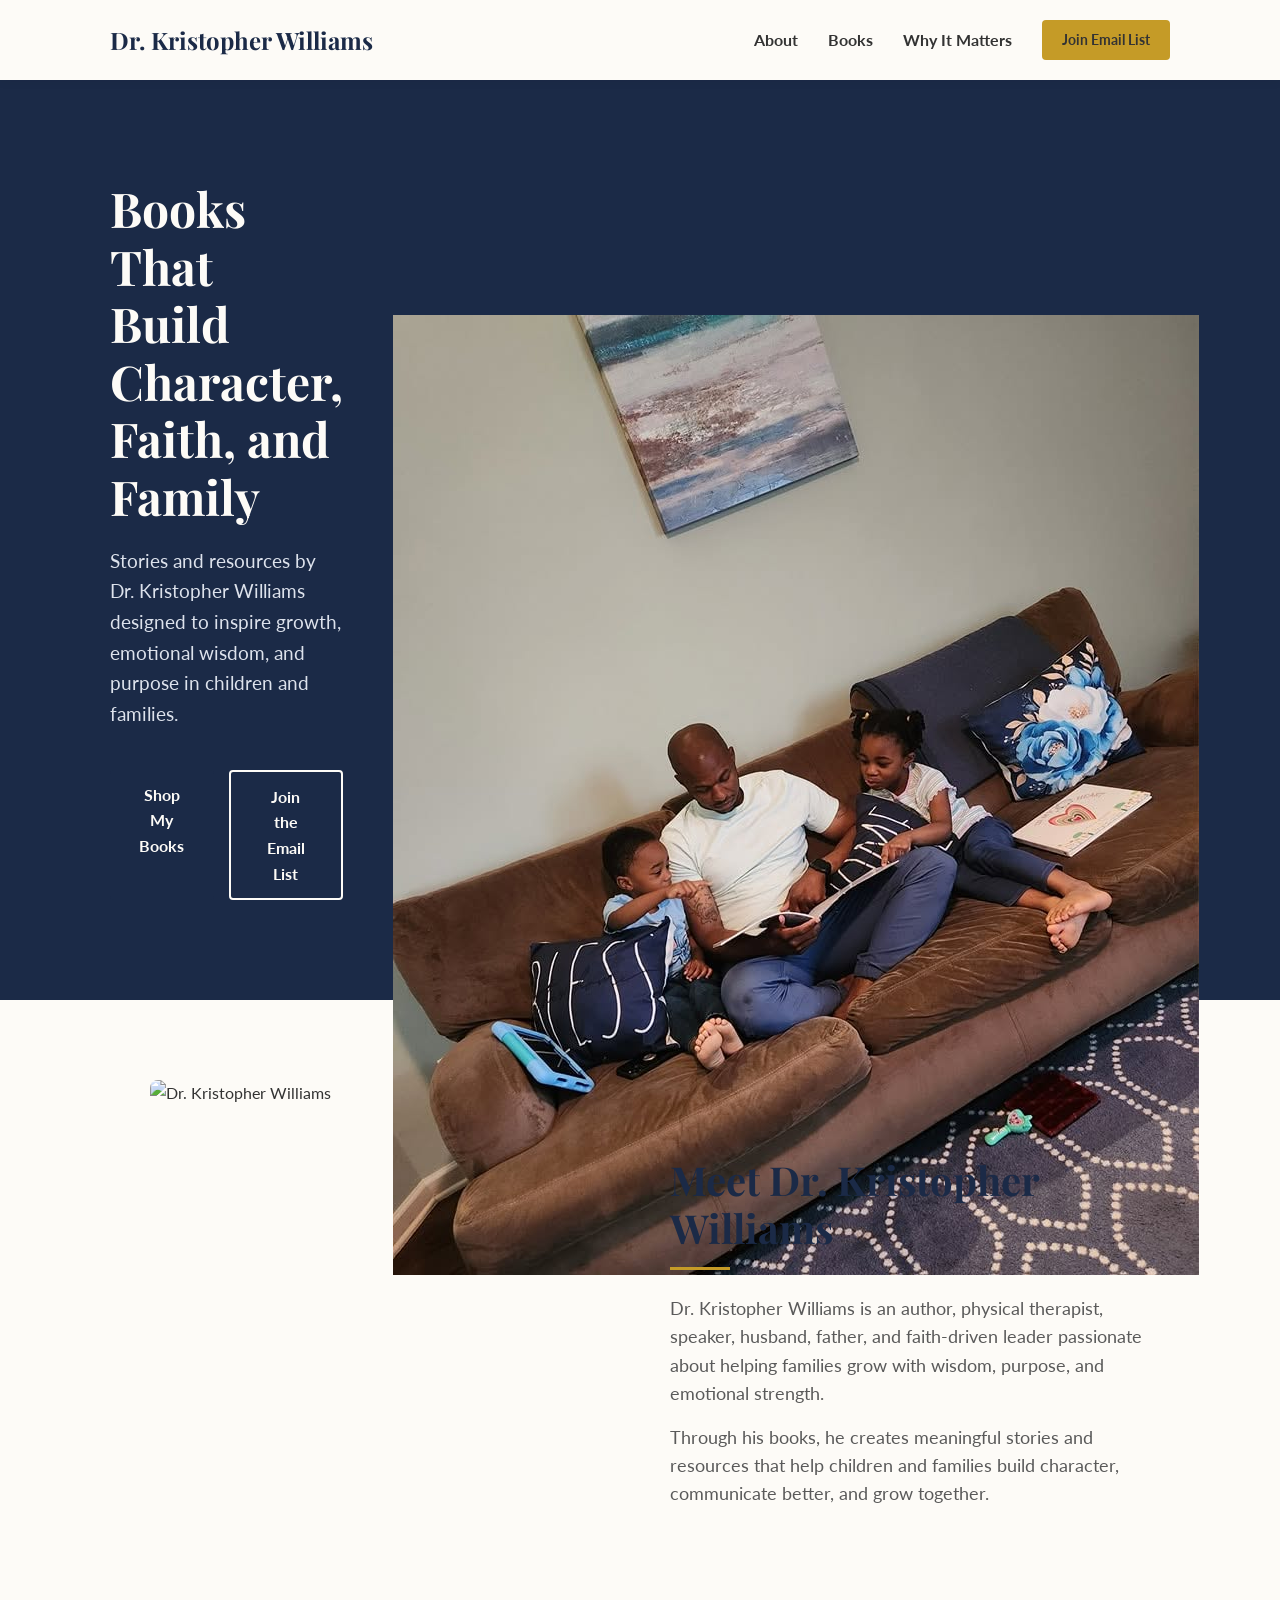
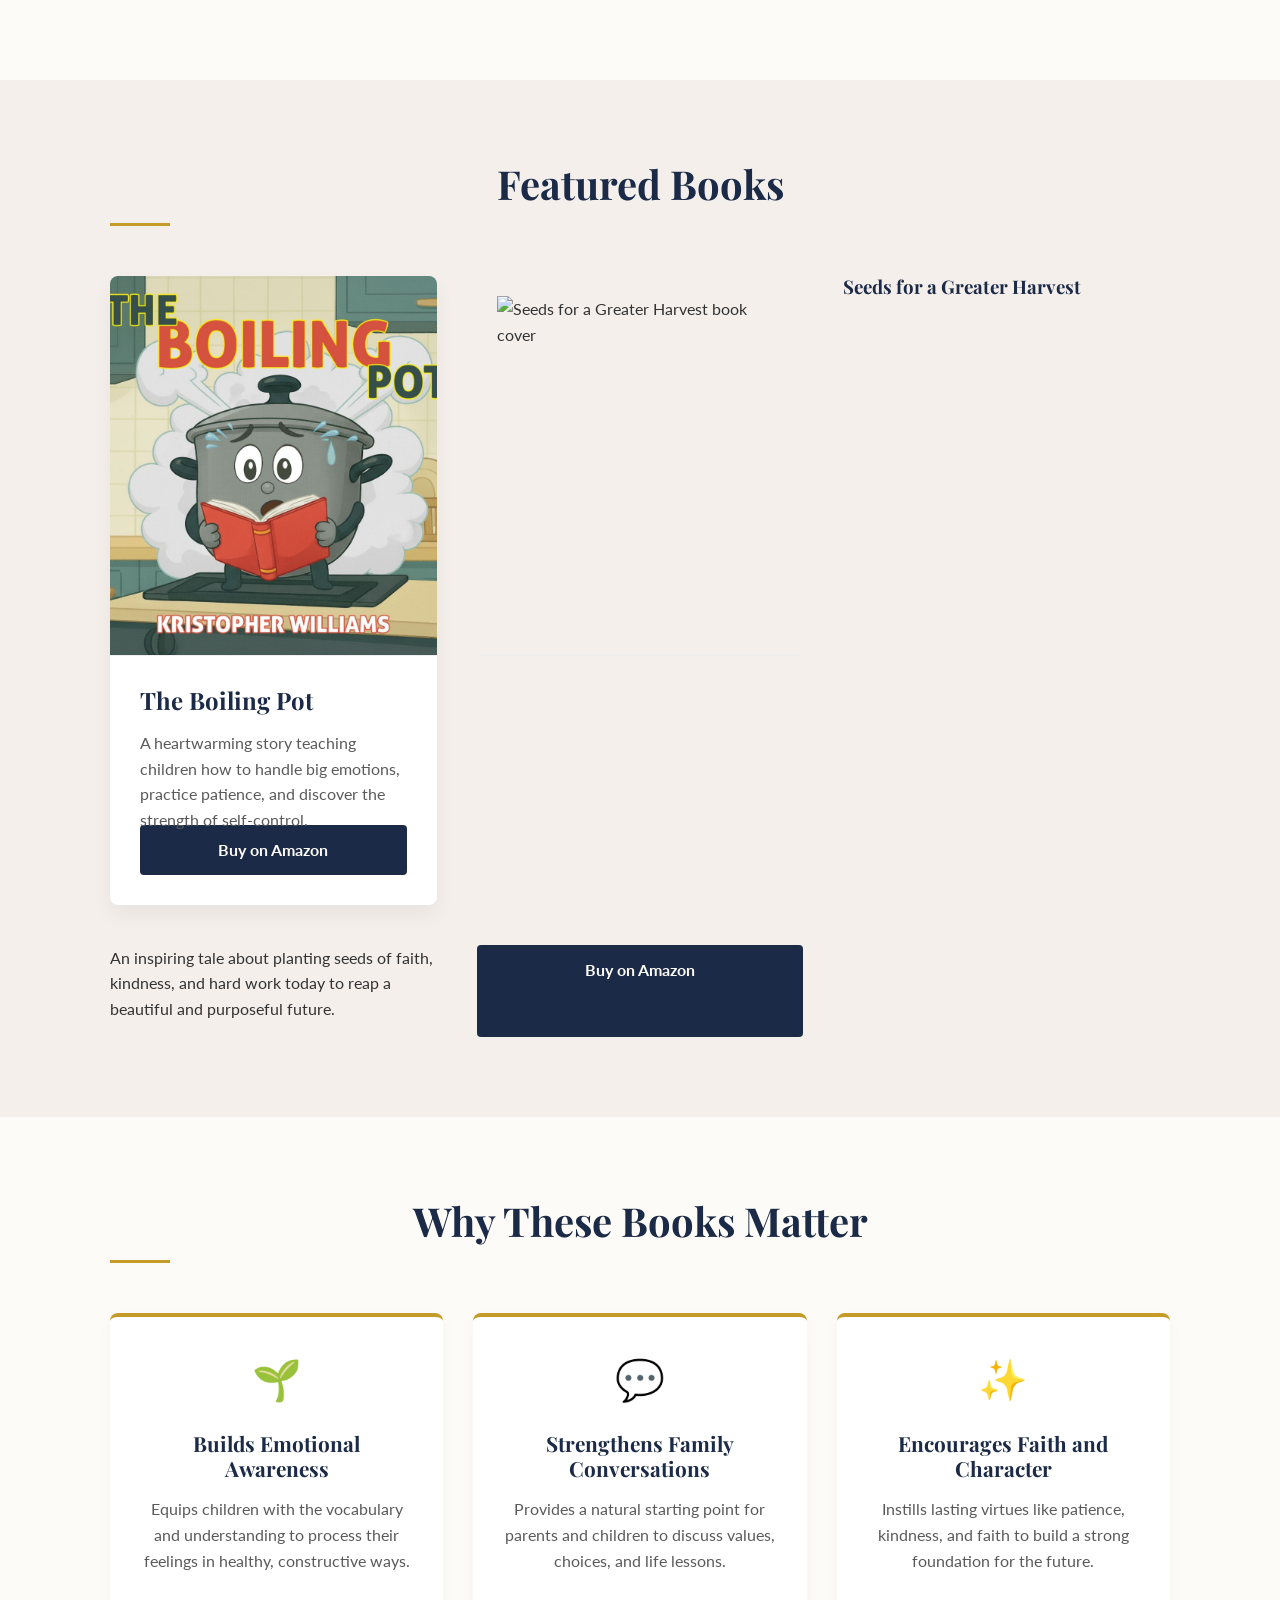
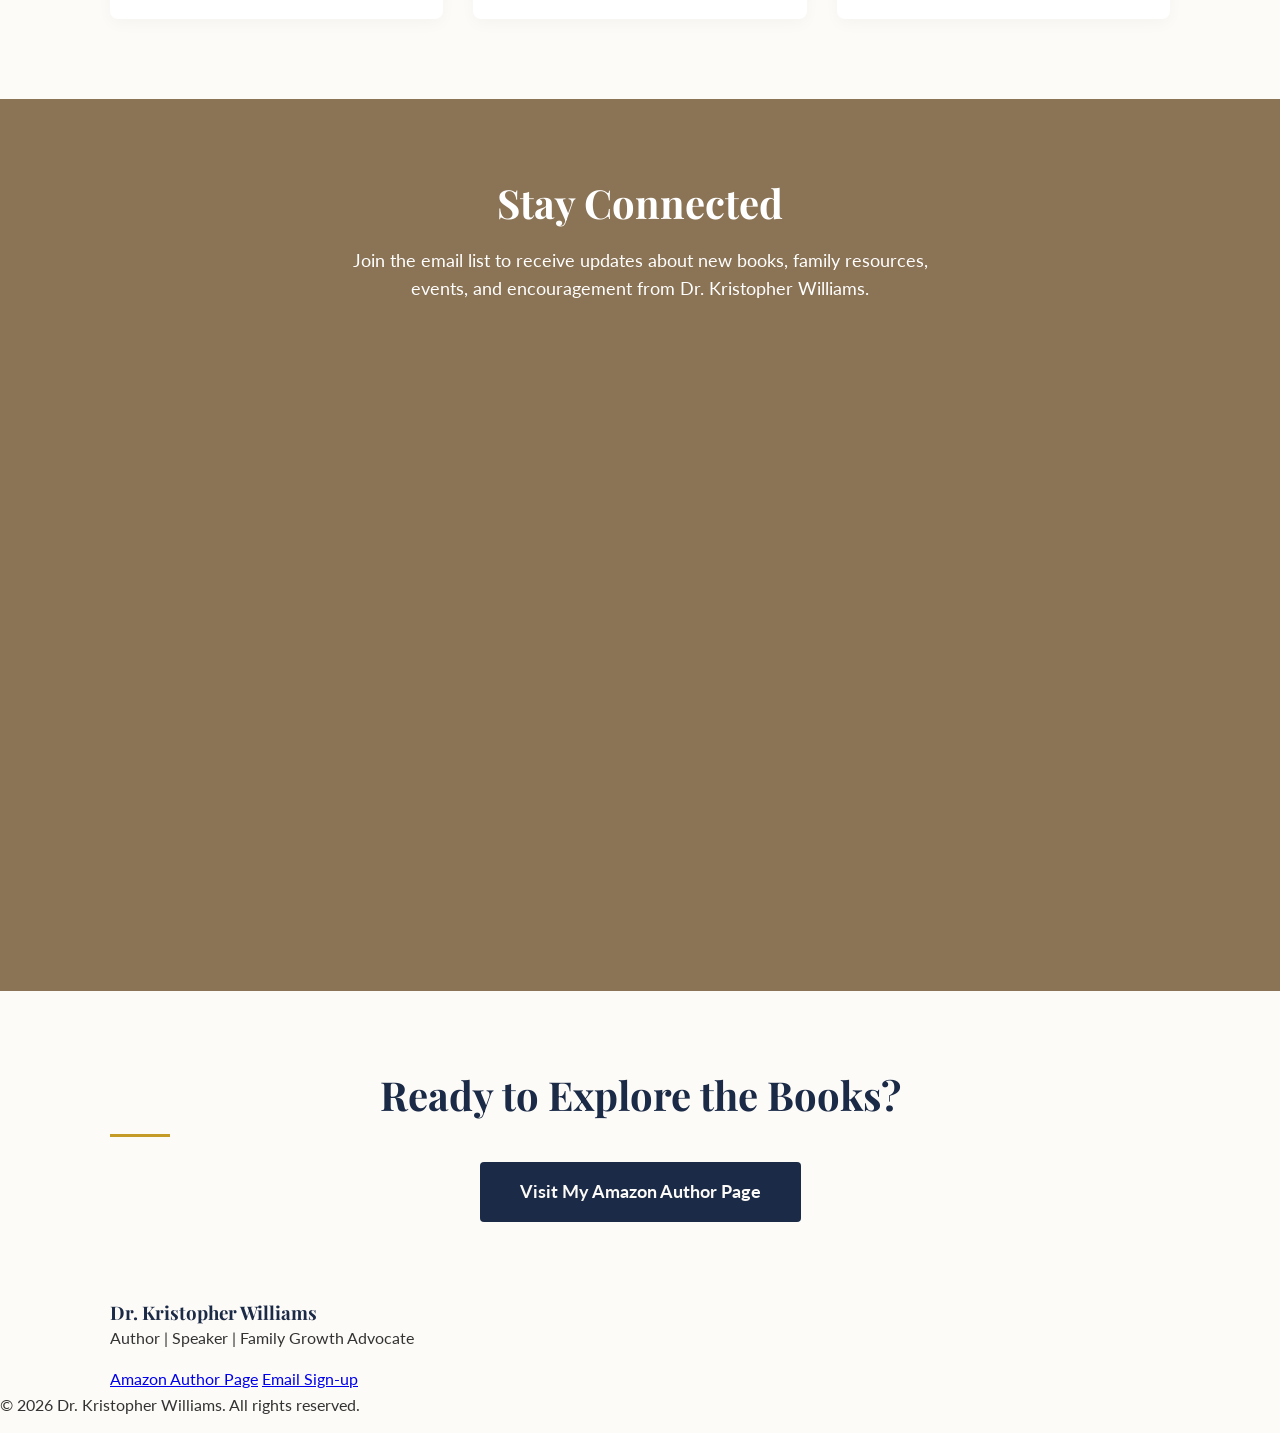
==== commit 45942c07: "Update index.html" ====
--- a/index.html
+++ b/index.html
@@ -71,9 +71,9 @@
                     </div>
                 </div>
 
-                <div class="book-card">
-                  <img src="seeds.jpg" alt="Seeds for a Greater Harvest Book Cover" class="book-cover" style="object-fit: cover; width: 100%;">
-                    <div class="book-info">
+                <div class="book-cover seed-cover">
+    <img src="seed.jpg" alt="Seeds for a Greater Harvest book cover" class="seed-book-img">
+</div>
                         <h3>Seeds for a Greater Harvest</h3>
                         <p>An inspiring tale about planting seeds of faith, kindness, and hard work today to reap a beautiful and purposeful future.</p>
                         <a href="https://www.amazon.com/stores/Dr.-Kristopher-Williams/author/B0D34QC8F3?ref=sr_ntt_srch_lnk_1&qid=1781664059&sr=8-1&shoppingPortalEnabled=true" target="_blank" rel="noopener noreferrer" class="btn btn-primary btn-block">Buy on Amazon</a>
--- a/styles.css
+++ b/styles.css
@@ -428,13 +428,24 @@
     margin-top: 15px;
     font-weight: bold;
 }
-
+.google-form-wrapper {
+    width: 100%;
+    max-width: 700px;
+    margin: 30px auto 0;
+    overflow: hidden;
+    border-radius: 16px;
+}
+
+.google-form-wrapper iframe {
+    width: 100%;
+    min-height: 556px;
+    border: none;
+}
 /* =========================================
    CTA SECTION
    ========================================= */
 .cta h2 {
     font-size: 2.5rem;
-}
 
 /* =========================================
    FOOTER
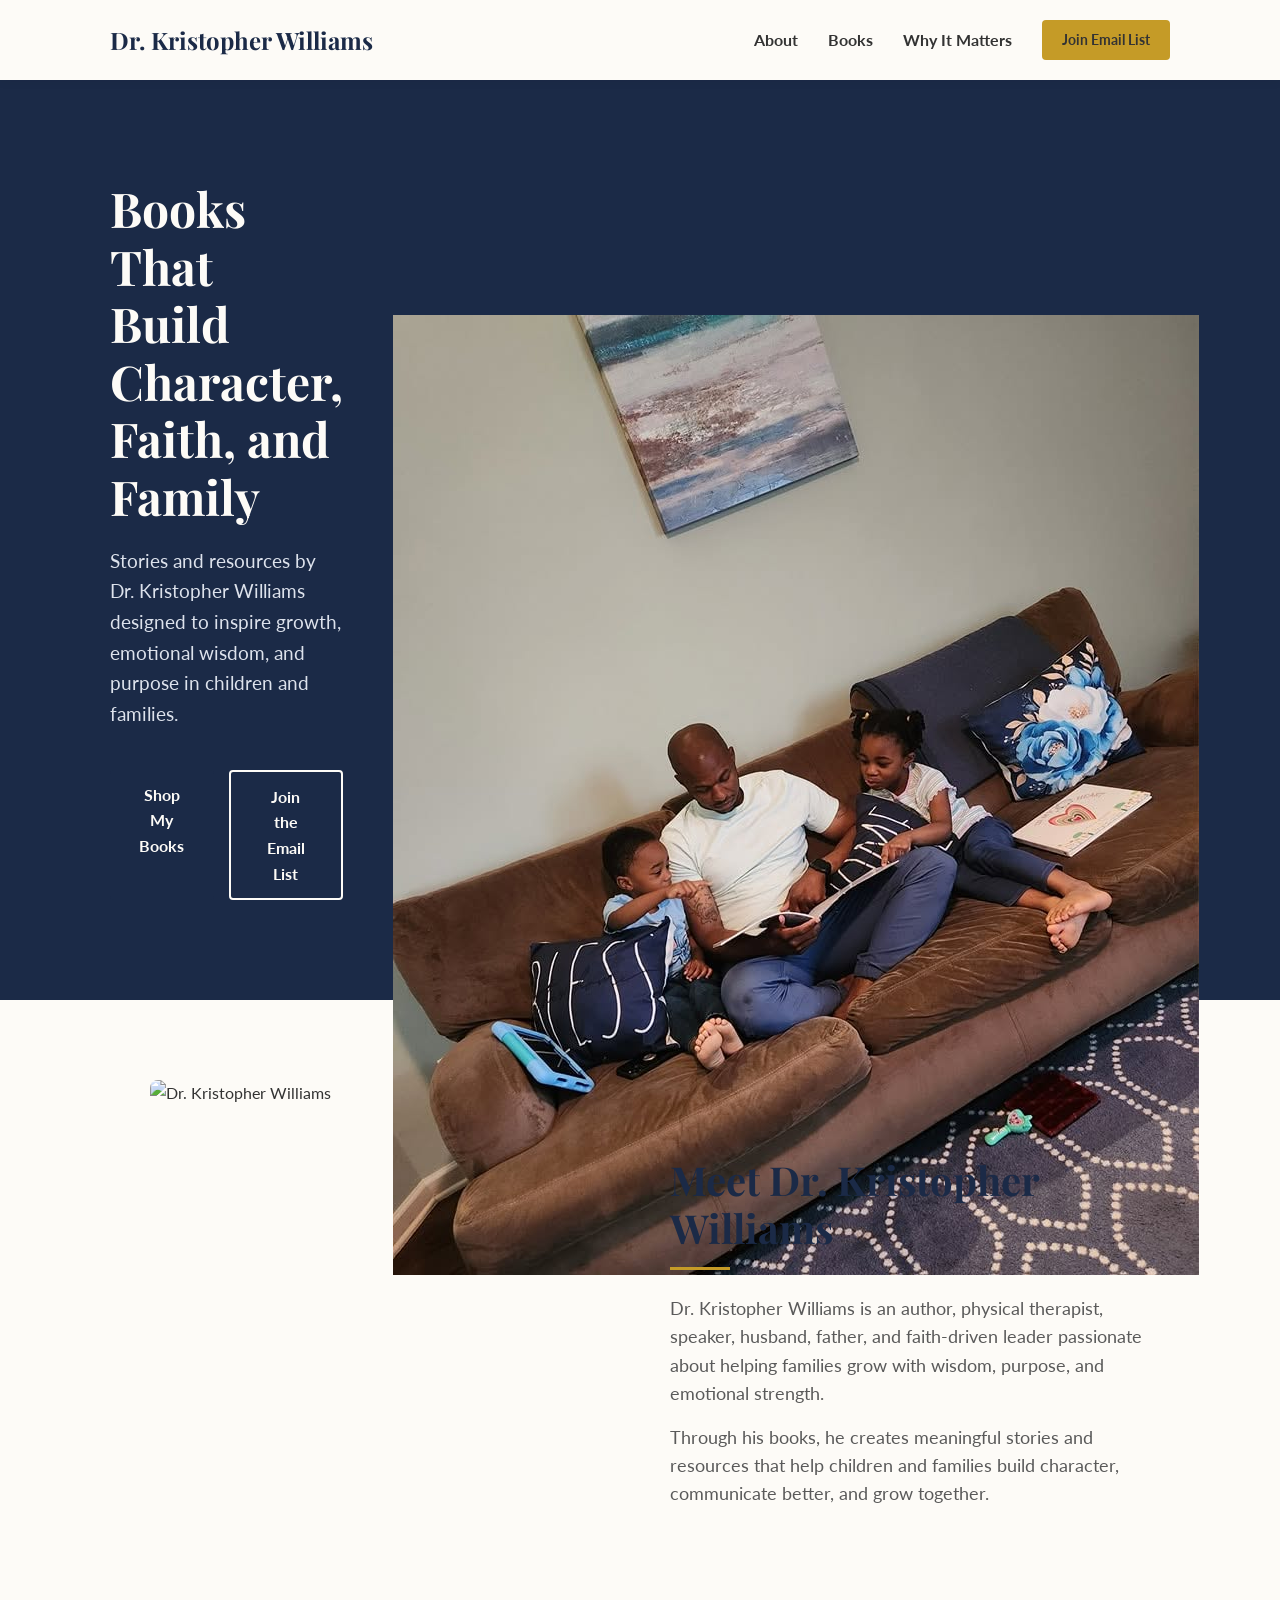
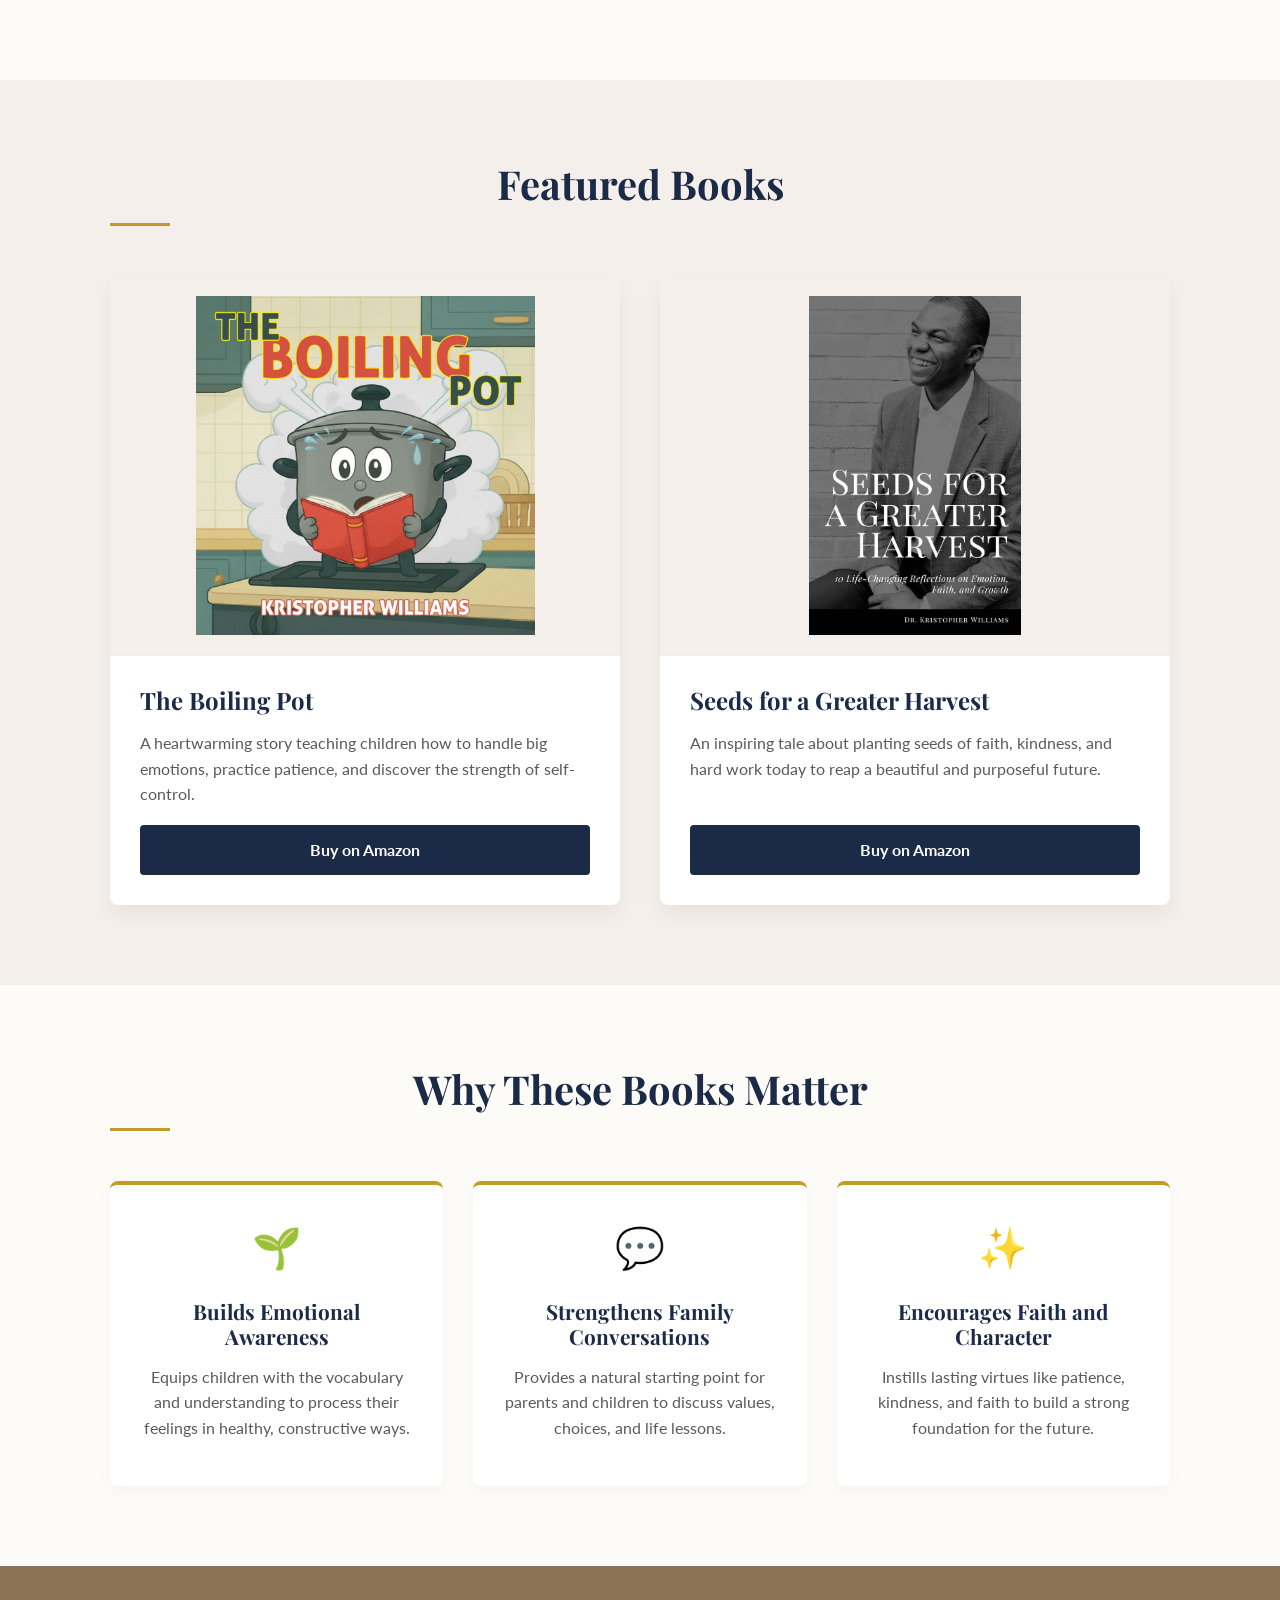
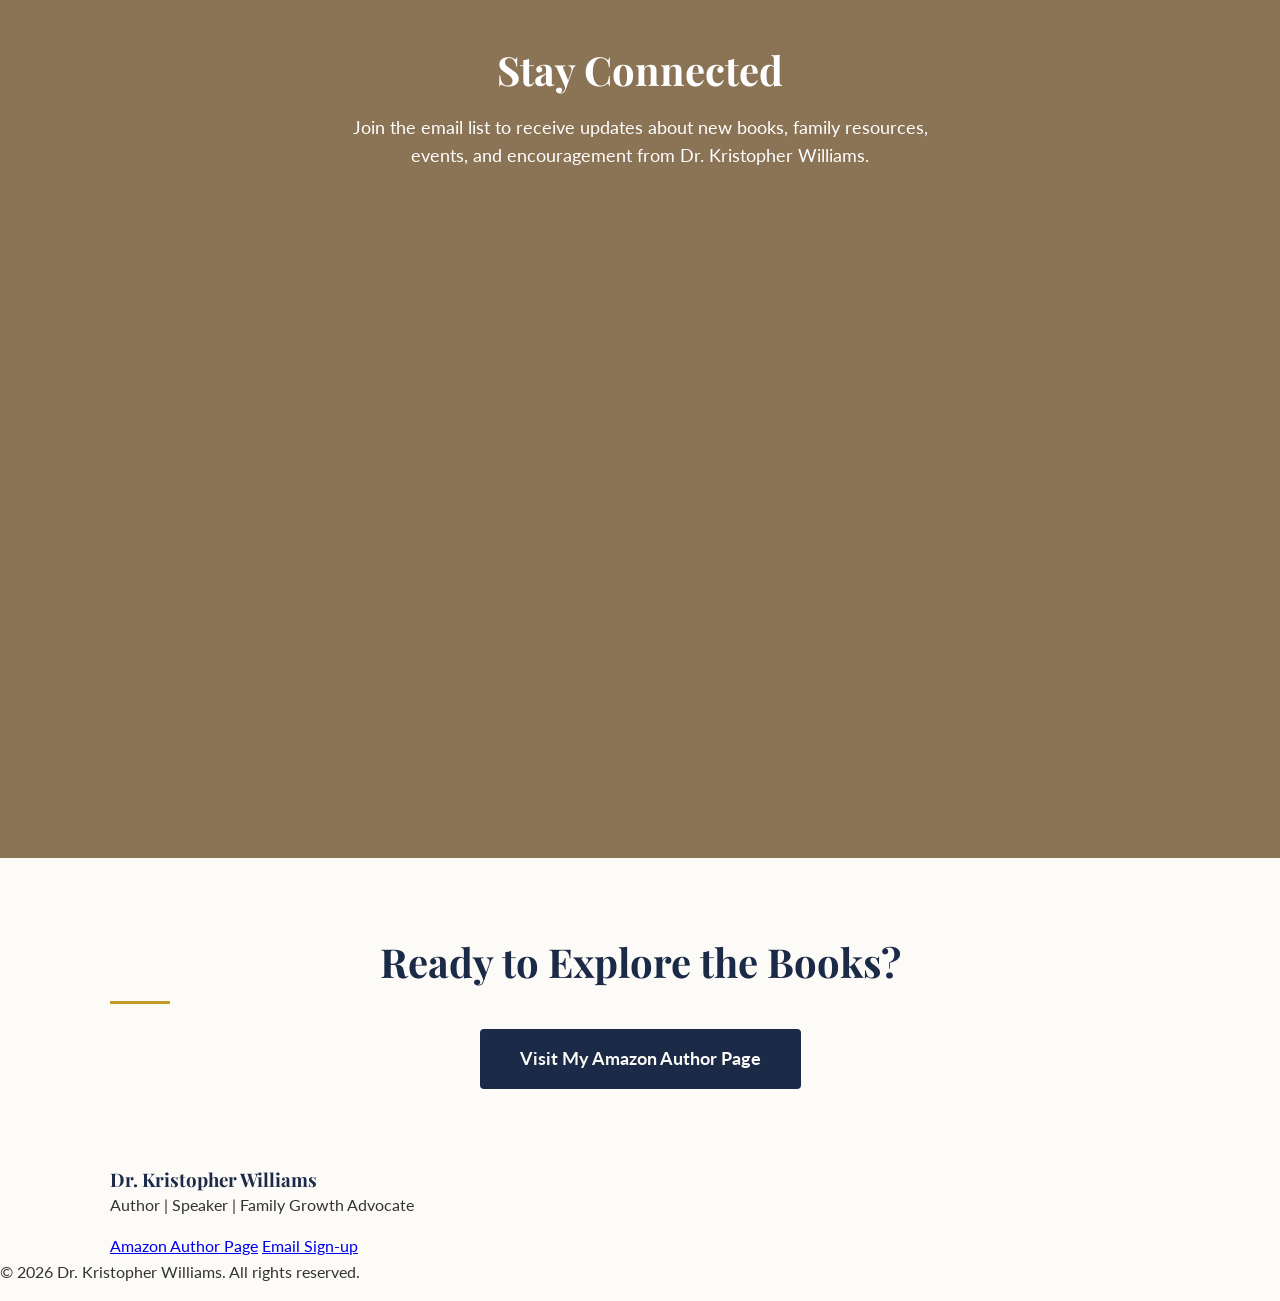
==== commit c087c3fa: "Update index.html" ====
--- a/index.html
+++ b/index.html
@@ -54,35 +54,64 @@
         </div>
     </section>
 
-    <section class="books section-padding" id="books">
-        <div class="container">
-            <div class="section-title text-center">
-                <h2>Featured Books</h2>
-                <div class="divider mx-auto"></div>
-            </div>
-            
-            <div class="books-grid">
-                <div class="book-card">
-                    <img src="boiling-pot.jpg" alt="The Boiling Pot Book Cover" class="book-cover" style="object-fit: cover; width: 100%;">
-                    <div class="book-info">
-                        <h3>The Boiling Pot</h3>
-                        <p>A heartwarming story teaching children how to handle big emotions, practice patience, and discover the strength of self-control.</p>
-                        <a href="https://www.amazon.com/stores/Dr.-Kristopher-Williams/author/B0D34QC8F3?ref=sr_ntt_srch_lnk_1&qid=1781664059&sr=8-1&shoppingPortalEnabled=true" target="_blank" rel="noopener noreferrer" class="btn btn-primary btn-block">Buy on Amazon</a>
-                    </div>
-                </div>
+   <section class="books section-padding" id="books">
+  <div class="container">
+    <div class="section-title text-center">
+      <h2>Featured Books</h2>
+      <div class="divider mx-auto"></div>
+    </div>
 
-                <div class="book-cover seed-cover">
-    <img src="seed.jpg" alt="Seeds for a Greater Harvest book cover" class="seed-book-img">
-</div>
-                        <h3>Seeds for a Greater Harvest</h3>
-                        <p>An inspiring tale about planting seeds of faith, kindness, and hard work today to reap a beautiful and purposeful future.</p>
-                        <a href="https://www.amazon.com/stores/Dr.-Kristopher-Williams/author/B0D34QC8F3?ref=sr_ntt_srch_lnk_1&qid=1781664059&sr=8-1&shoppingPortalEnabled=true" target="_blank" rel="noopener noreferrer" class="btn btn-primary btn-block">Buy on Amazon</a>
-                    </div>
-                </div>
-            </div>
+    <div class="books-grid">
+
+      <div class="book-card">
+        <div class="book-cover">
+          <img src="boiling-pot.jpg" alt="The Boiling Pot book cover">
         </div>
-    </section>
 
+        <div class="book-info">
+          <h3>The Boiling Pot</h3>
+          <p>
+            A heartwarming story teaching children how to handle big emotions,
+            practice patience, and discover the strength of self-control.
+          </p>
+
+          <a 
+            href="https://www.amazon.com/stores/Dr.-Kristopher-Williams/author/B0D34QC8F3?ref=sr_ntt_srch_lnk_1&qid=1781664059&sr=8-1&shoppingPortalEnabled=true"
+            target="_blank"
+            rel="noopener noreferrer"
+            class="btn btn-primary btn-block"
+          >
+            Buy on Amazon
+          </a>
+        </div>
+      </div>
+
+      <div class="book-card">
+        <div class="book-cover">
+          <img src="seeds.jpg" alt="Seeds for a Greater Harvest book cover">
+        </div>
+
+        <div class="book-info">
+          <h3>Seeds for a Greater Harvest</h3>
+          <p>
+            An inspiring tale about planting seeds of faith, kindness, and hard work
+            today to reap a beautiful and purposeful future.
+          </p>
+
+          <a 
+            href="https://www.amazon.com/stores/Dr.-Kristopher-Williams/author/B0D34QC8F3?ref=sr_ntt_srch_lnk_1&qid=1781664059&sr=8-1&shoppingPortalEnabled=true"
+            target="_blank"
+            rel="noopener noreferrer"
+            class="btn btn-primary btn-block"
+          >
+            Buy on Amazon
+          </a>
+        </div>
+      </div>
+
+    </div>
+  </div>
+</section>
     <section class="features section-padding" id="why-it-matters">
         <div class="container">
             <div class="section-title text-center">
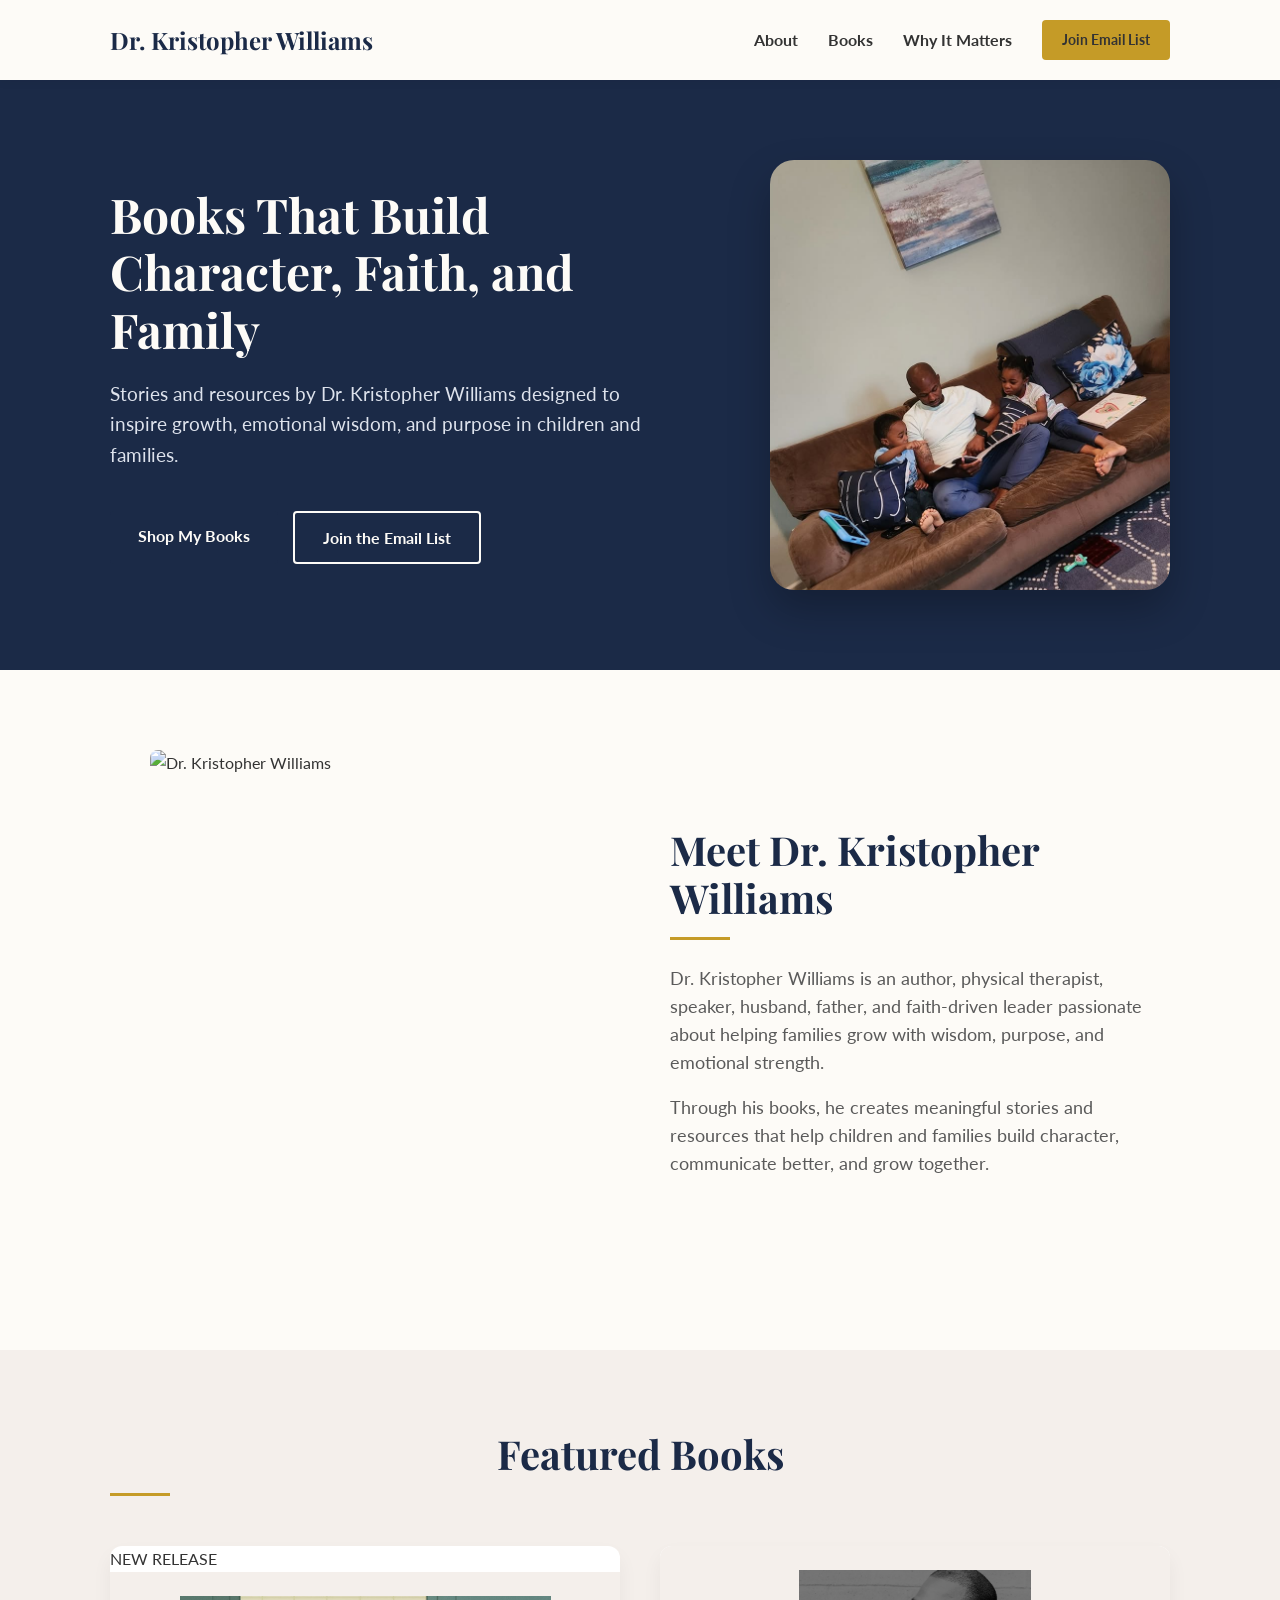
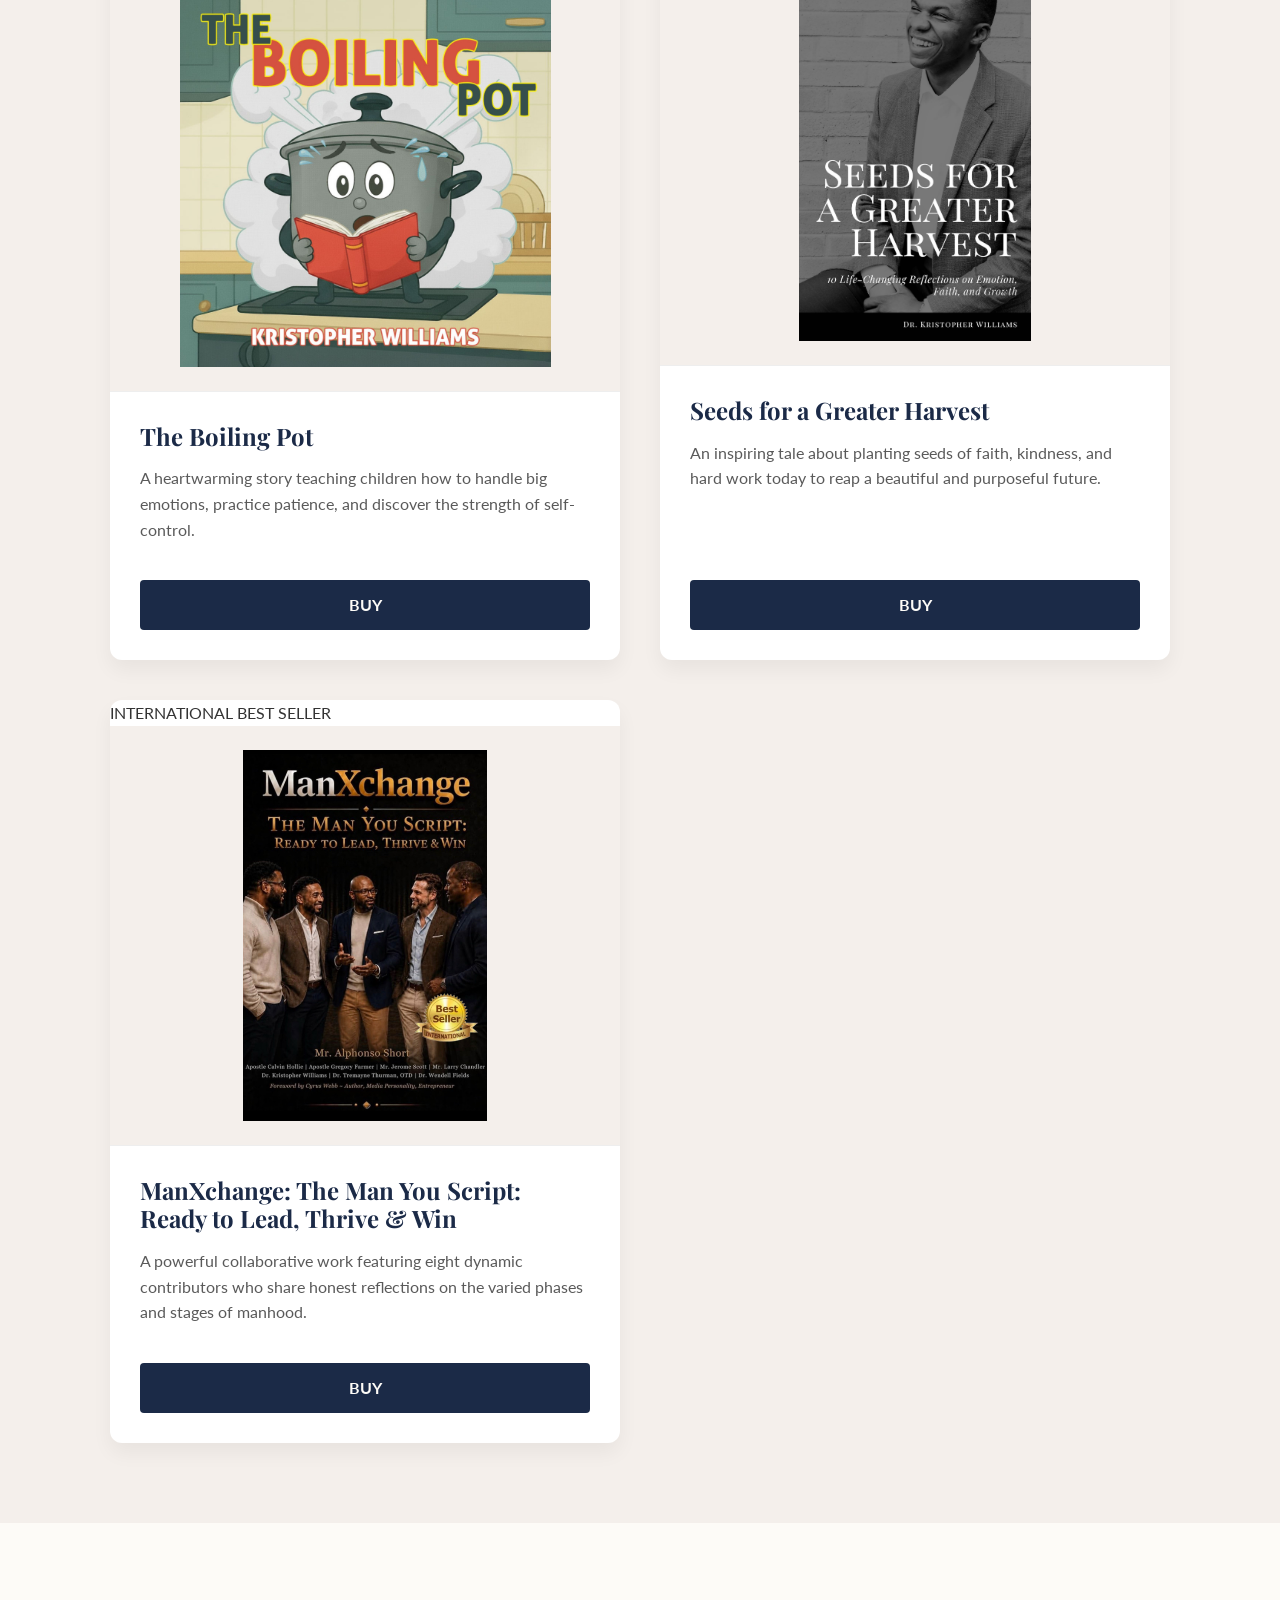
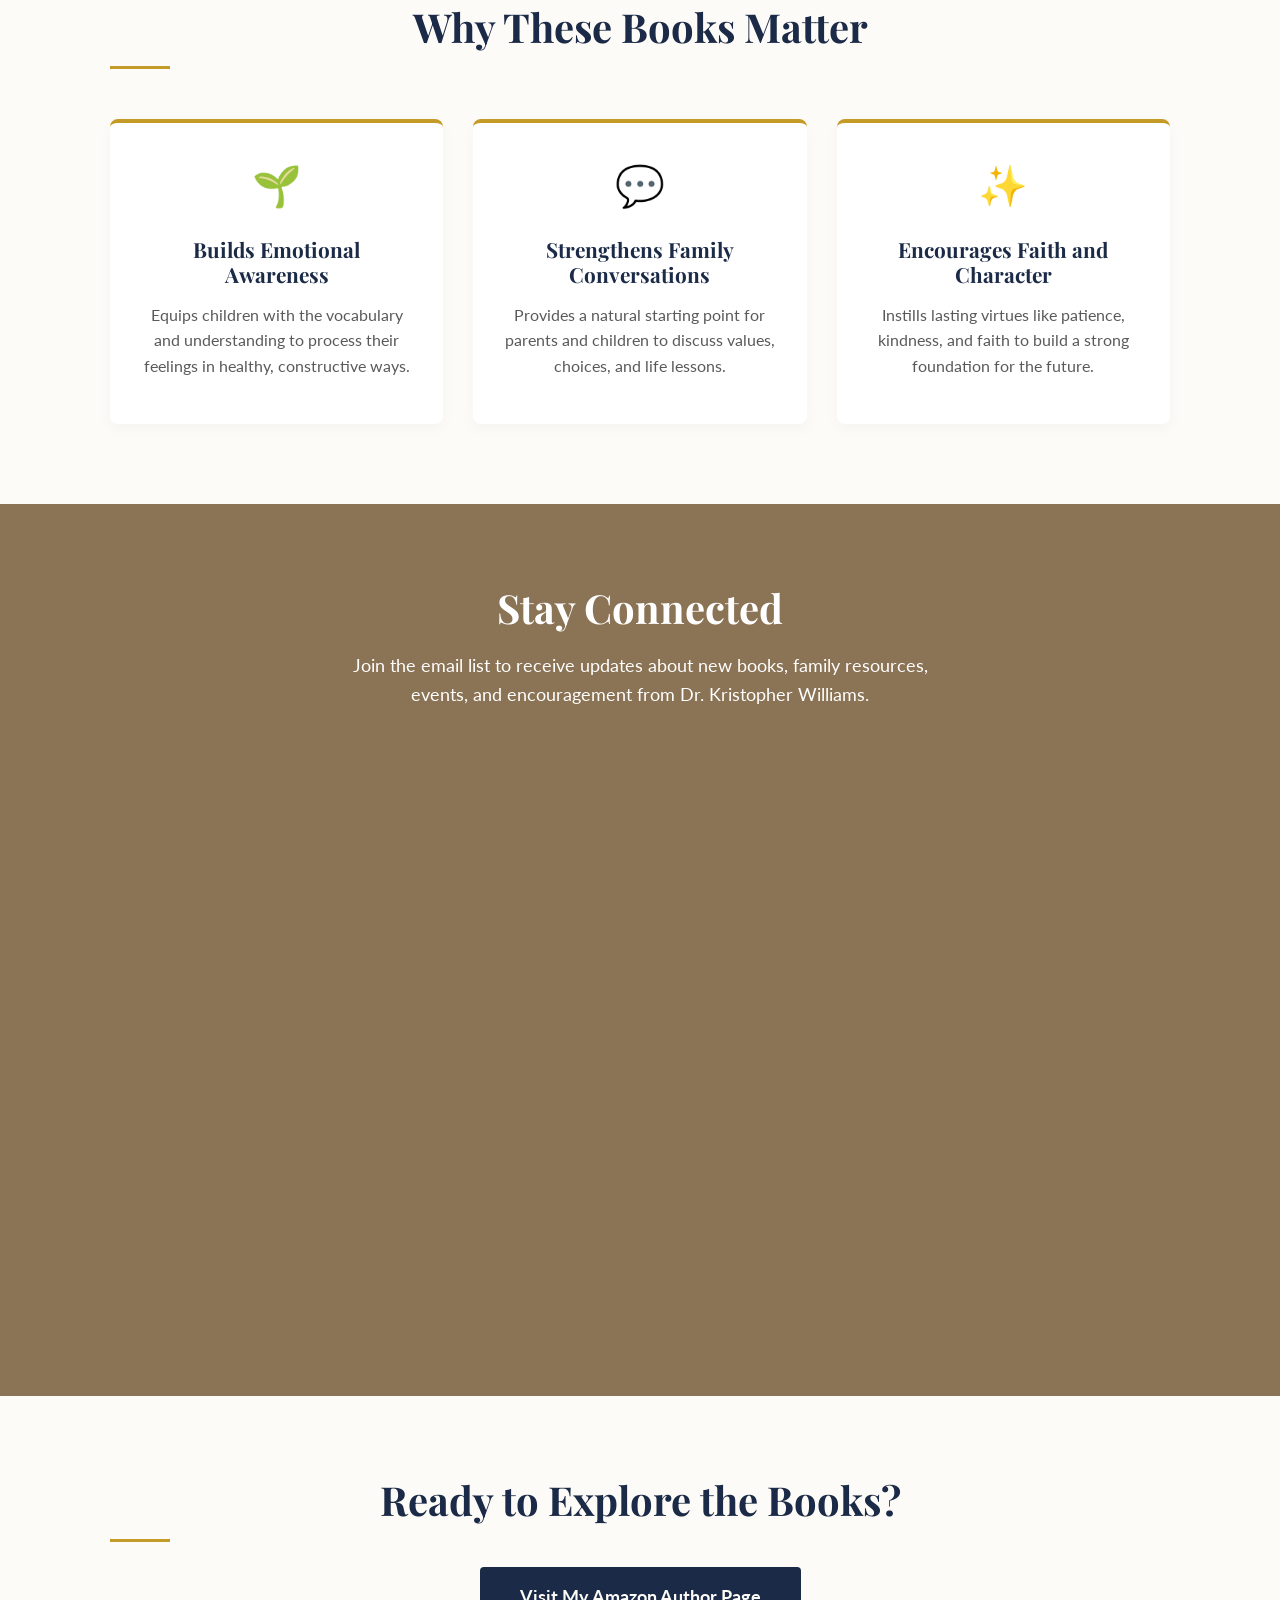
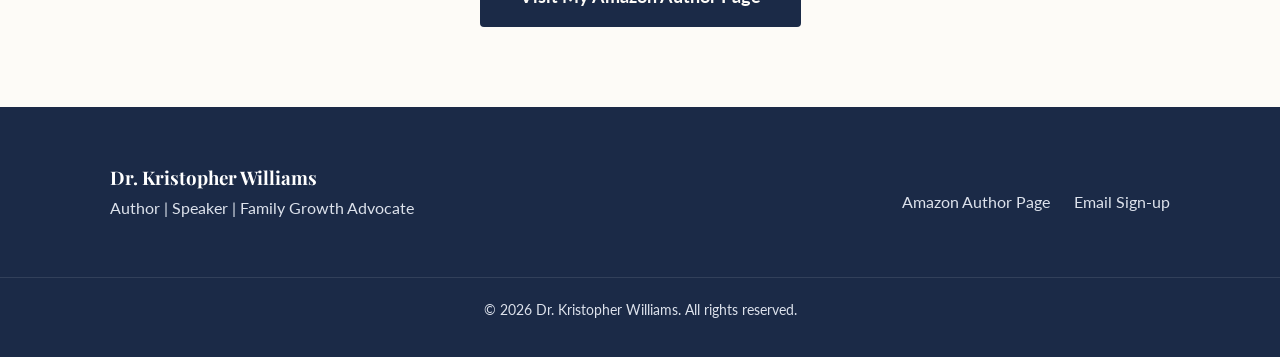
==== commit 2764c373: "Update index.html" ====
--- a/index.html
+++ b/index.html
@@ -61,55 +61,107 @@
       <div class="divider mx-auto"></div>
     </div>
 
-    <div class="books-grid">
-
-      <div class="book-card">
+   <div class="books-grid">
+
+    <!-- The Boiling Pot -->
+    <div class="book-card">
+
+        <div class="book-ribbon ribbon-left">
+            NEW RELEASE
+        </div>
+
         <div class="book-cover">
-          <img src="boiling-pot.jpg" alt="The Boiling Pot book cover">
+            <img src="boiling-pot.jpg" alt="The Boiling Pot">
         </div>
 
         <div class="book-info">
-          <h3>The Boiling Pot</h3>
-          <p>
-            A heartwarming story teaching children how to handle big emotions,
-            practice patience, and discover the strength of self-control.
-          </p>
-
-          <a 
-            href="https://www.amazon.com/stores/Dr.-Kristopher-Williams/author/B0D34QC8F3?ref=sr_ntt_srch_lnk_1&qid=1781664059&sr=8-1&shoppingPortalEnabled=true"
-            target="_blank"
-            rel="noopener noreferrer"
-            class="btn btn-primary btn-block"
-          >
-            Buy on Amazon
-          </a>
-        </div>
-      </div>
-
-      <div class="book-card">
+
+            <h3>The Boiling Pot</h3>
+
+            <p>
+                A heartwarming story teaching children how to handle big emotions,
+                practice patience, and discover the strength of self-control.
+            </p>
+
+            <a
+                href="https://www.amazon.com/stores/Dr.-Kristopher-Williams/author/B0D34QC8F3?ref=sr_ntt_srch_lnk_1&qid=1781664059&sr=8-1&shoppingPortalEnabled=true"
+                target="_blank"
+                class="btn btn-primary btn-block">
+                BUY
+            </a>
+
+        </div>
+
+    </div>
+
+
+    <!-- Seeds -->
+    <div class="book-card">
+
         <div class="book-cover">
-          <img src="seeds.jpg" alt="Seeds for a Greater Harvest book cover">
+            <img src="seeds.jpg" alt="Seeds for a Greater Harvest">
         </div>
 
         <div class="book-info">
-          <h3>Seeds for a Greater Harvest</h3>
-          <p>
-            An inspiring tale about planting seeds of faith, kindness, and hard work
-            today to reap a beautiful and purposeful future.
-          </p>
-
-          <a 
-            href="https://www.amazon.com/stores/Dr.-Kristopher-Williams/author/B0D34QC8F3?ref=sr_ntt_srch_lnk_1&qid=1781664059&sr=8-1&shoppingPortalEnabled=true"
-            target="_blank"
-            rel="noopener noreferrer"
-            class="btn btn-primary btn-block"
-          >
-            Buy on Amazon
-          </a>
-        </div>
-      </div>
-
-    </div>
+
+            <h3>Seeds for a Greater Harvest</h3>
+
+            <p>
+                An inspiring tale about planting seeds of faith,
+                kindness, and hard work today to reap a beautiful
+                and purposeful future.
+            </p>
+
+            <a
+                href="https://www.amazon.com/stores/Dr.-Kristopher-Williams/author/B0D34QC8F3?ref=sr_ntt_srch_lnk_1&qid=1781664059&sr=8-1&shoppingPortalEnabled=true"
+                target="_blank"
+                class="btn btn-primary btn-block">
+                BUY
+            </a>
+
+        </div>
+
+    </div>
+
+
+    <!-- ManXchange -->
+    <div class="book-card">
+
+        <div class="book-ribbon ribbon-right">
+            INTERNATIONAL BEST SELLER
+        </div>
+
+        <div class="book-cover">
+            <img src="manxchange.jpg"
+                 alt="ManXchange: The Man You Script">
+        </div>
+
+        <div class="book-info">
+
+            <h3>
+                ManXchange:
+                The Man You Script:
+                Ready to Lead, Thrive &amp; Win
+            </h3>
+
+            <p>
+                A powerful collaborative work featuring eight dynamic contributors
+                who share honest reflections on the varied phases and stages of
+                manhood.
+            </p>
+
+            <a
+                href="https://buy.stripe.com/5kQcN792h9sB6145q25sA00"
+                target="_blank"
+                class="btn btn-primary btn-block">
+                BUY
+            </a>
+
+        </div>
+
+    </div>
+
+</div>
   </div>
 </section>
     <section class="features section-padding" id="why-it-matters">
--- a/styles.css
+++ b/styles.css
@@ -291,17 +291,19 @@
 
 .books-grid {
     display: grid;
-    grid-template-columns: repeat(auto-fit, minmax(300px, 1fr));
+    grid-template-columns: repeat(2, minmax(280px, 1fr));
     gap: 40px;
     margin-top: 50px;
 }
 
 .book-card {
     background-color: white;
-    border-radius: 8px;
+    border-radius: 12px;
     overflow: hidden;
     box-shadow: 0 10px 20px rgba(0,0,0,0.05);
     transition: var(--transition);
+    display: flex;
+    flex-direction: column;
 }
 
 .book-card:hover {
@@ -310,28 +312,29 @@
 }
 
 .book-cover {
-    height: 380px;
-    width: 100%;
-    border: none;
-    border-radius: 0;
+    width: 100%;
+    height: 420px;
+    background-color: #F4EFEB;
     border-bottom: 1px solid #EEE;
-    background-color: #F4EFEB;
     display: flex;
     align-items: center;
     justify-content: center;
-    overflow: hidden;
+    padding: 24px;
 }
 
 .book-cover img {
-    width: 100%;
+    width: auto;
     height: 100%;
+    max-width: 100%;
     object-fit: contain;
     display: block;
-    padding: 20px;
 }
 
 .book-info {
     padding: 30px;
+    display: flex;
+    flex-direction: column;
+    flex: 1;
 }
 
 .book-info h3 {
@@ -342,7 +345,21 @@
 .book-info p {
     color: var(--color-text-muted);
     margin-bottom: 25px;
-    height: 70px;
+    min-height: 90px;
+}
+
+.book-info .btn {
+    margin-top: auto;
+}
+
+@media (max-width: 768px) {
+    .books-grid {
+        grid-template-columns: 1fr;
+    }
+
+    .book-cover {
+        height: 360px;
+    }
 }
 
 /* =========================================
@@ -446,6 +463,7 @@
    ========================================= */
 .cta h2 {
     font-size: 2.5rem;
+}
 
 /* =========================================
    FOOTER
@@ -543,51 +561,62 @@
         margin-top: 10px;
     }
 }
-/* FIX HERO IMAGE SIZE AND LAYOUT */
+/* =========================================
+   HERO IMAGE FIX
+========================================= */
+
+.hero {
+    background-color: var(--color-navy);
+    color: var(--color-cream);
+    padding: 80px 0;
+    overflow: hidden;
+}
+
 .hero-container {
-  display: grid;
-  grid-template-columns: 1.1fr 0.9fr;
-  align-items: center;
-  gap: 50px;
+    display: grid;
+    grid-template-columns: 1.1fr 0.9fr;
+    align-items: center;
+    gap: 50px;
 }
 
 .hero-image {
-  width: 100%;
-  max-width: 420px;
-  height: 460px;
-  margin-left: auto;
-  overflow: hidden;
-  border-radius: 24px;
-  box-shadow: 0 20px 40px rgba(0, 0, 0, 0.25);
+    width: 100%;
+    max-width: 400px;
+    height: 430px;
+    margin-left: auto;
+    overflow: hidden;
+    border-radius: 24px;
+    box-shadow: 0 20px 40px rgba(0, 0, 0, 0.25);
 }
 
 .hero-image img {
-  width: 100%;
-  height: 100%;
-  display: block;
-  object-fit: cover;
-  object-position: center top;
-}
-
-/* MOBILE FIX */
+    width: 100%;
+    height: 100%;
+    display: block;
+    object-fit: cover;
+    object-position: center top;
+}
+
+/* Mobile hero fix */
 @media (max-width: 900px) {
-  .hero {
-    padding: 70px 0;
-  }
-
-  .hero-container {
-    grid-template-columns: 1fr;
-    text-align: center;
-  }
-
-  .hero-image {
-    max-width: 340px;
-    height: 380px;
-    margin: 40px auto 0 auto;
-  }
-
-  .hero-buttons {
-    justify-content: center;
-    flex-wrap: wrap;
-  }
-}
+    .hero {
+        padding: 60px 0;
+    }
+
+    .hero-container {
+        grid-template-columns: 1fr;
+        text-align: center;
+        gap: 35px;
+    }
+
+    .hero-image {
+        max-width: 320px;
+        height: 360px;
+        margin: 0 auto;
+    }
+
+    .hero-buttons {
+        justify-content: center;
+        flex-wrap: wrap;
+    }
+}
